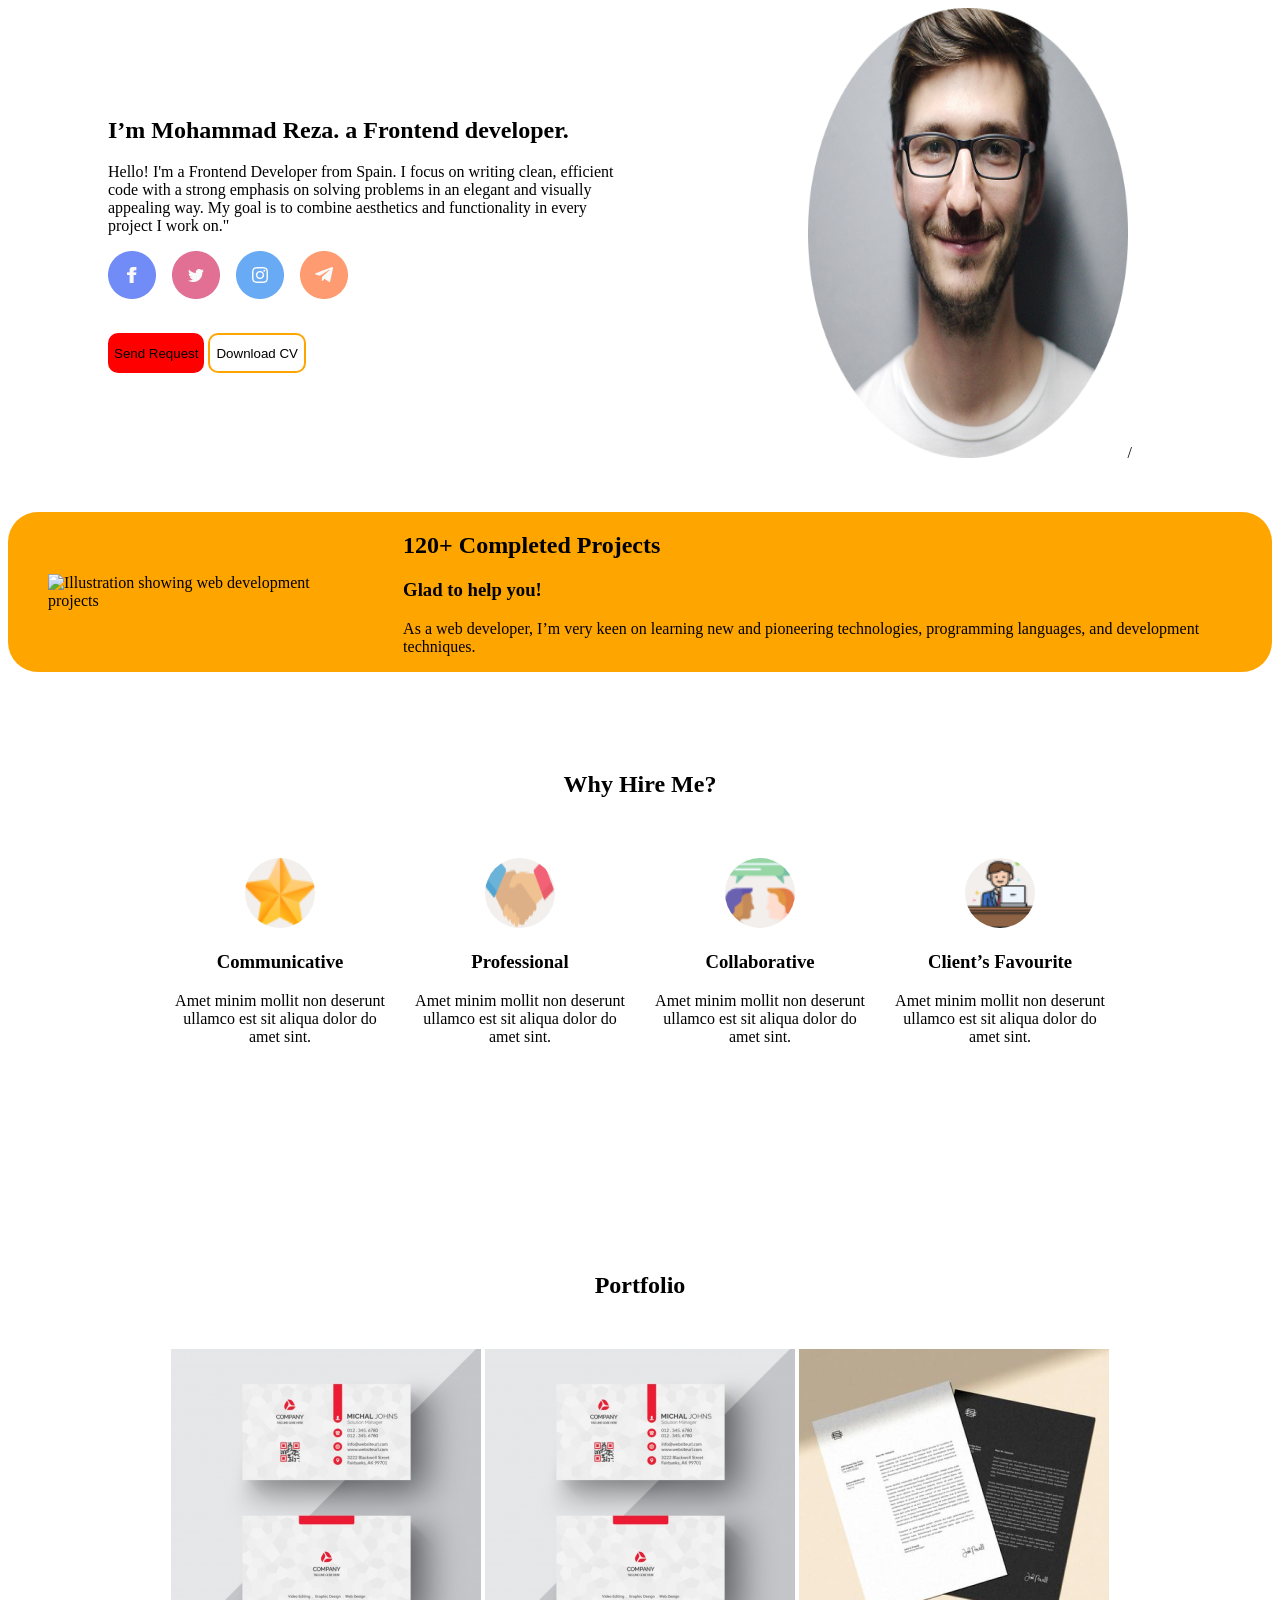
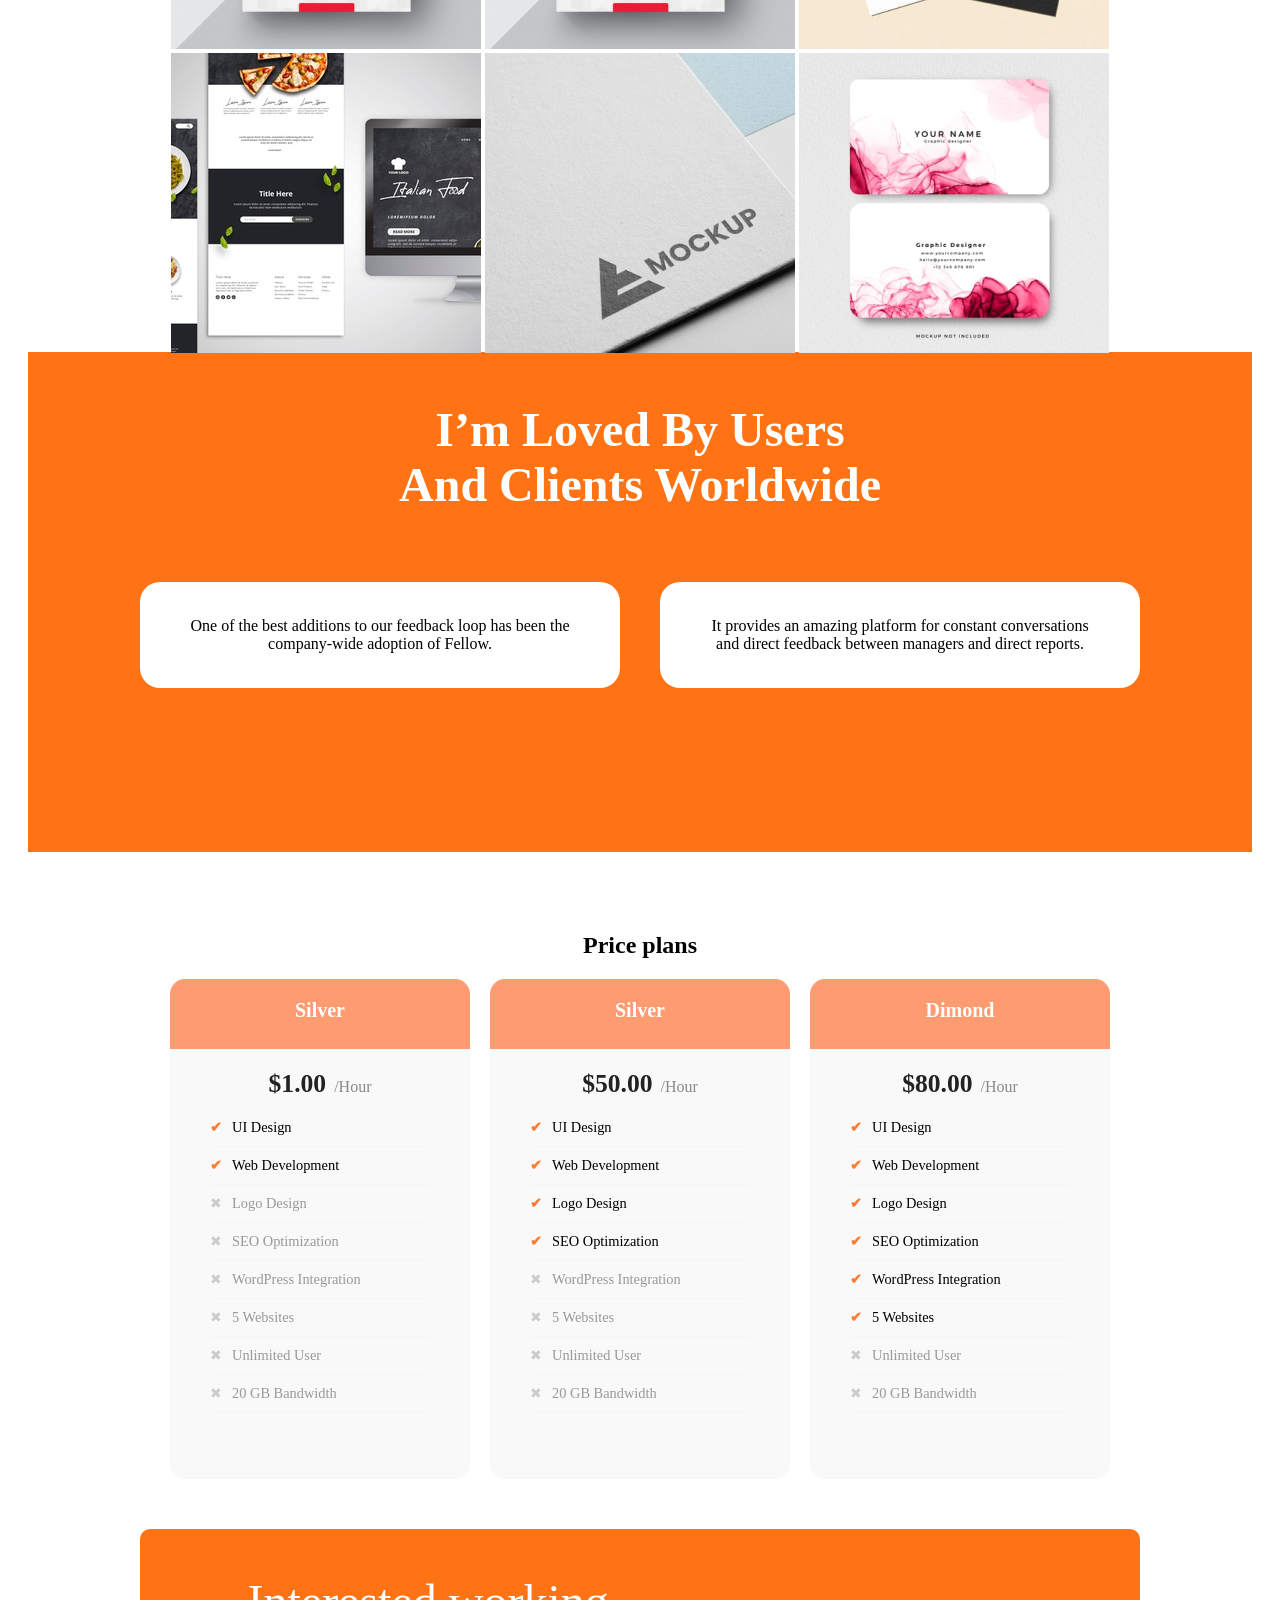
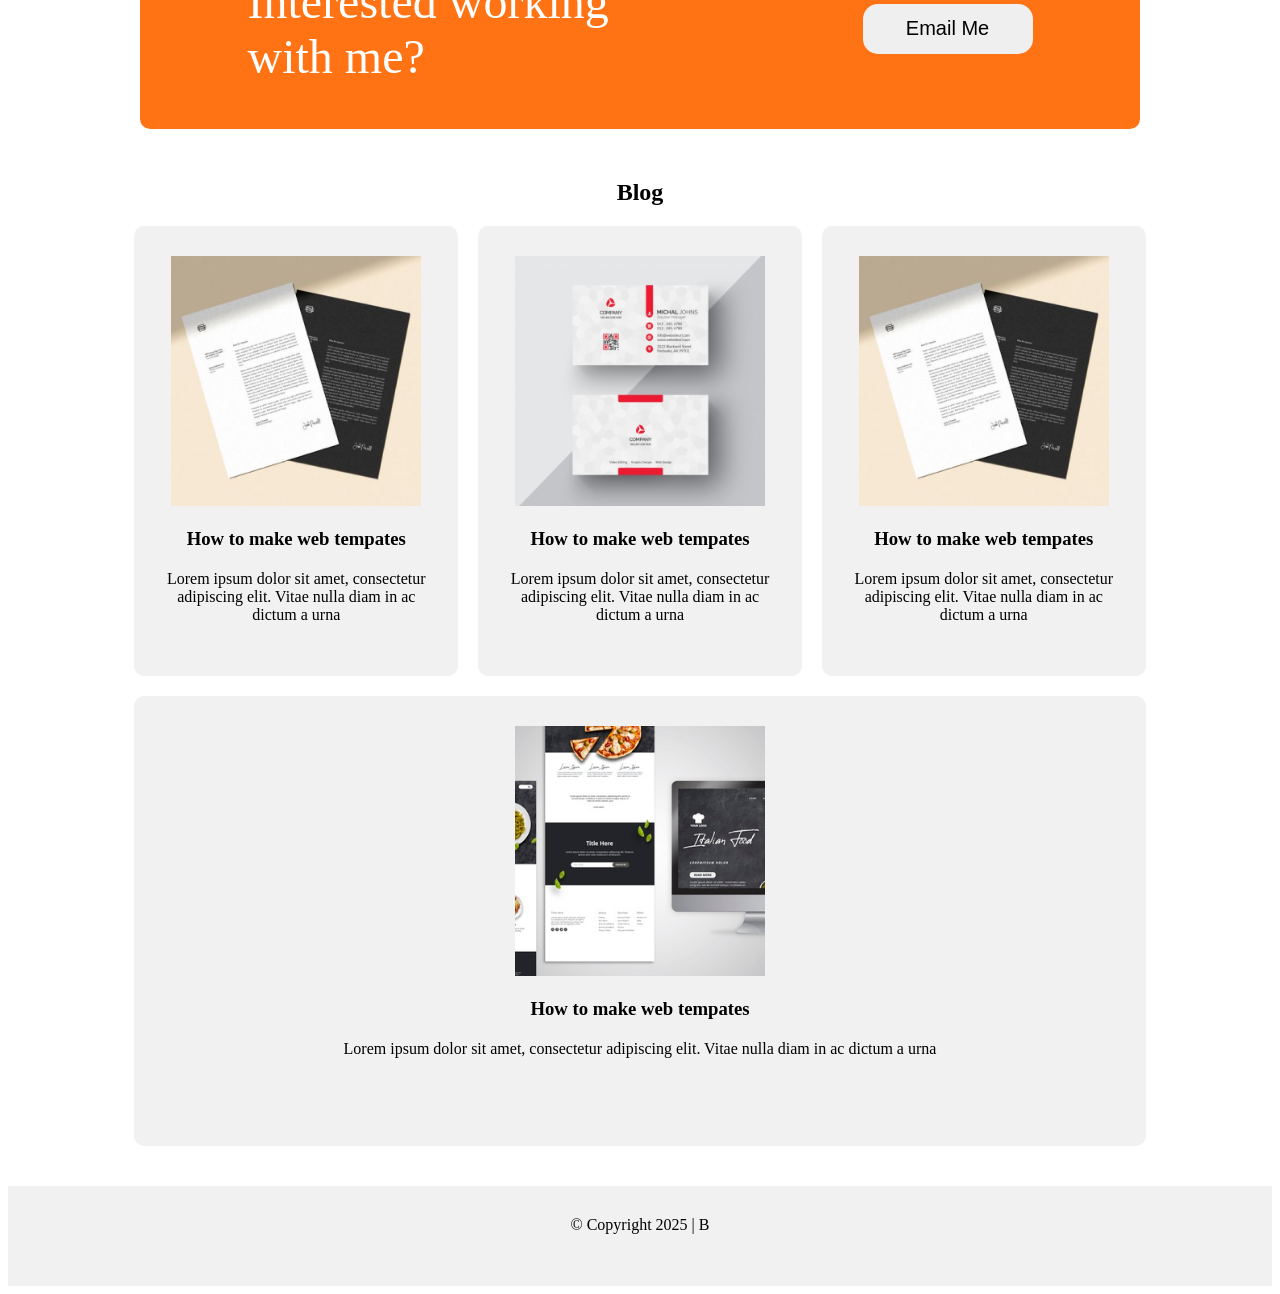
==== index.html @ 6cdb3a10 "media_1001-1500 did all" ====
<!doctype html>
<html lang="en">
<head>
    <meta charset="UTF-8">
    <meta name="viewport"
          content="width=device-width, user-scalable=no, initial-scale=1.0, maximum-scale=1.0, minimum-scale=1.0">
    <meta http-equiv="X-UA-Compatible" content="ie=edge">
    <link rel="stylesheet" href="mainpage.css">
    <link rel="stylesheet" href="media_360-700.css">
    <link rel="stylesheet" href="media_700-1000.css">
    <link rel="stylesheet" href="media_1001-1500.css">
    <title>Лендінг пейдж</title>
</head>
<body>
<header></header>
<main>
<section class="firstdiv">
    <div class="onediv">
     <h2>
         I’m Mohammad Reza.
         a Frontend developer.
     </h2>
        <p>
            Hello! I'm a Frontend Developer from Spain. I
            focus on writing clean, efficient code with a strong emphasis on
            solving problems in an elegant and visually appealing way.
            My goal is to combine aesthetics and functionality
            in every project I work on."
        </p>
        <div class="socialImg">
            <img src="SOCIAL%20MEDIA.png" alt="social media">
        </div>
       <div class="twoButton">
        <button class="firstBut">Send Request</button>
        <button class="secBut">Download CV</button></div>
    </div>
    <div class="oneimg">
        <img src="Image.png" alt="nice boy">/
    </div>
</section>
    <section class="sectionSecond">
            <figure>
                <img src="Transparent%20zoomed%201.svg" alt="Illustration showing web development projects">
            </figure>

        <div class="secComplProg">
            <h2><span>120+</span> Completed Projects</h2>
            <h3>Glad to help you!</h3>
            <p>As a web developer, I’m very keen on learning new and pioneering
                technologies, programming languages, and development techniques.</p>
        </div>
    </section>
    <section class="secSection">
        <h2>Why Hire Me?</h2>
        <div class="hire-future">
            <div class="future">

                <img src="Group%20242.png">
                <h3>Communicative</h3>
                <p>Amet minim mollit non deserunt ullamco
                    est sit aliqua dolor do amet sint. </p>
            </div>
            <div class="future">
                <img src="Group%20243.png">
                <h3>Professional</h3>
                <p>Amet minim mollit non deserunt ullamco
                    est sit aliqua dolor do amet sint. </p>
            </div>
            <div class="future">

                <img src="Group.png">
                <h3>Collaborative</h3>
                <p>Amet minim mollit non deserunt ullamco
                    est sit aliqua dolor do amet sint. </p>
            </div>
            <div class="future">
                <img src="Layer_65.png">
                <h3>Client’s Favourite</h3>
                <p>Amet minim mollit non deserunt ullamco
                    est sit aliqua dolor do amet sint. </p>
            </div>
        </div>
    </section>
    <section class="thirdSection">

        <div class="portfolio">
            <h2>Portfolio</h2>
            <img src="Image%20(2).png" alt="personal computer">
            <img src="Image%20(2).png" alt="picture with name of company">
            <img src="Image%20(3).png" alt="black CV">
            <img src="Image%20(4).png" alt="landing page fof pizzeriya">
            <img src="Image%20(5).png" alt="name company on the table">
            <img src="Image%20(6).png" alt="event cards">
        </div>
    </section>
    <section class="testimonials">
        <h2>I’m Loved By Users<br> And Clients Worldwide</h2>
        <div class="blockTestimonials">
        <div class="textSection">
            One of the best additions to our feedback loop
                has been the company-wide adoption of Fellow.
        </div>
        <div class="textSection">
            It provides an amazing platform for constant
                conversations and direct feedback between managers and direct reports.
        </div>
        </div>
    </section>
<section class="priceBlock">
    <h2>Price plans</h2>
    <div class="priceBox">

        <div>
    <div class="price">
       <div class="priceHeader">Silver</div>
        <div class="priceMain">
            <span class="amount">$1.00</span> <span class="per">/Hour</span>
            <ul class="futures">
                <li class="active">UI Design</li>
                <li class="active">Web Development</li>
                <li>Logo Design</li>
                <li>SEO Optimization</li>
                <li>WordPress Integration</li>
                <li>5 Websites</li>
                <li>Unlimited User</li>
                <li>20 GB Bandwidth</li>
            </ul>
        </div>  </div></div>


    <div>

            <div class="price">
                <div class="priceHeader">Silver</div>
                <div class="priceMain">
                    <span class="amount">$50.00</span> <span class="per">/Hour</span>
                    <ul class="futures">
                        <li class="active">UI Design</li>
                        <li class="active">Web Development</li>
                        <li class="active">Logo Design</li>
                        <li class="active">SEO Optimization</li>
                        <li>WordPress Integration</li>
                        <li>5 Websites</li>
                        <li>Unlimited User</li>
                        <li>20 GB Bandwidth</li>
                    </ul>

    </div>  </div></div>

        <div>
            <div class="price">
                        <div class="priceHeader">Dimond</div>
                        <div class="priceMain">
                            <span class="amount">$80.00</span> <span class="per">/Hour</span>
                            <ul class="futures">
                                <li class="active">UI Design</li>
                                <li class="active">Web Development</li>
                                <li class="active">Logo Design</li>
                                <li class="active">SEO Optimization</li>
                                <li class="active">WordPress Integration</li>
                                <li class="active">5 Websites</li>
                                <li>Unlimited User</li>
                                <li>20 GB Bandwidth</li>
                            </ul>
                        </div>
                    </div>
        </div>
    </div>
</section>

    <section class="workWithMe">
        <div class="divWorkWithMe">
        <div class="textWork">Interested working with me?</div>

            <button class="emailMe">Email Me</button>

        </div>
    </section>
    <section class="blogSection">
        <h2>Blog</h2>
        <div class="blogBox">
            <div class="blogDiv">
                <img src="Image%20(3).png" alt="blog">
                <h3>How to make web tempates</h3>
                <p>Lorem ipsum dolor sit amet, consectetur adipiscing elit.
                    Vitae nulla diam in ac dictum a urna</p>
            </div>
            <div class="blogDiv">
                <img src="Image%20(2).png" alt="blog">
                <h3>How to make web tempates</h3>
                <p>Lorem ipsum dolor sit amet, consectetur adipiscing elit.
                    Vitae nulla diam in ac dictum a urna</p>
            </div>
            <div class="blogDiv">
                <img src="Image%20(3).png" alt="blog">
                <h3>How to make web tempates</h3>
                <p>Lorem ipsum dolor sit amet, consectetur adipiscing elit.
                    Vitae nulla diam in ac dictum a urna</p>
            </div>
            <div class="blogDiv">
                <img src="Image%20(4).png" alt="blog">
                <h3>How to make web tempates</h3>
                <p>Lorem ipsum dolor sit amet, consectetur adipiscing elit.
                    Vitae nulla diam in ac dictum a urna</p>
            </div>
        </div>
    </section>
</main>
<footer>
    <p>© Copyright 2025 | B</p>
</footer>
</body>
</html>
---- mainpage.css ----
.oneimg img{
   height:50vh;
   width:25vw;
   padding-left: 50px;
}

.firstdiv{
width:80vw;
display:flex;
justify-content:space-between;
align-items:center;
flex-direction:row;
padding-left:100px;
}

.onediv{
width:50%
}

.firstBut{
margin-top:30px;
height:40px;
background:red;
border:none;
border-radius:10px;
}

.secBut{
background:none;
border:2px orange solid;
border-radius:10px;
height:40px;
}

.sectionSecond{
display:flex;
align-items:center;
justify-content:space-between;
background:orange;
border-radius:30px;
width:60%;
margin-left:370px;
margin-top:70px;
}

.secSection{
text-align:center;
padding:80px 40px;
}

.hire-future{
display:flex;
justify-content:center;
flex-wrap:wrap;
max-width:1000px;
margin:0 auto;
padding-top:30px;
}

.future{
max-width:220px;
padding:10px;
}

.future img{
background-color:#f2efed;
border-radius:50%;
width:70px;
height:70px;
}

.portfolio{
max-width:1000px;
max-height:600px;
margin-top:100px;
text-align:center;
}

.thirdSection{
display:flex;
justify-content:center;
align-items:center;

}

.portfolio h2{
margin-bottom:50px;
}
.portfolio img{
height:300px;
width:310px;
}


.testimonials{
height:500px;
background-color:#FF7315;
color:white;
text-align:center;
margin:80px 20px;
}
.testimonials h2{
margin-bottom:70px;
font-weight:600;
font-size:3rem;
padding-top:50px;
}

.blockTestimonials{
display:flex;
justify-content:center;
align-items:center;
gap:40px;
flex-wrap:wrap;

}
.priceBlock{
text-align:center;
}
.textSection{
width:400px;
font-size:1rem;
background-color:white;
color:black;
border-radius:20px;
padding: 35px 40px;
}

.price{
background-color:#F9F9F9;
box-shadow:1px black solid;
border-radius:15px;
width:300px;
height:500px;
}

.priceBox{
display:flex;
justify-content:center;
align-items:center;
gap:20px;
height:500px;
}

.priceHeader{
background-color:#FF9B70;
height:10%;
border-radius:15px 15px 0 0;
text-align:center;
padding-top:20px;
font-size:20px;
font-weight:600;
color:white;
margin-bottom:20px;
}
.amount{
font-size:1.6rem;
font-weight:700;
color: #222;
margin-bottom:10px;
}

.per{
font-size:1rem;
color:#888;
margin-left:4px;
margin-bottom:10px;
}

.priceMain{
margin-top:10px;
}

.futures{
list-style:none;
text-align:left;
padding:0 40px;
margin-top:10px;
}

.futures li{
font-size:0.9rem;
color:#999;
padding:10px 0;
border-bottom:1px solid #f5f5f5;
}

.futures li.active{
color:black;
font-weight:500;
}

.futures li.active::before{
content:"✔";
color:#ff7a33;
font-weight:bold;
margin-right:10px;
}

.futures li:not(.active)::before{
content:"✖";
color:#ccc;
margin-right:10px;
}

.workWithMe{
display:flex;
justify-content:center;
margin-top:50px;
}
.divWorkWithMe{
background-color:#FF7315;
width:1000px;
height:200px;
display:flex;
justify-content:space-around;
align-items:center;
border-radius:10px;

}

.textWork{
font-size:3rem;
width:40%;
color:white;
}

.emailMe{
height:50px;
width:170px;
border-radius:15px;
border:none;
cursor:pointer;
font-size:20px;
transition:1s;
}

.emailMe:hover{
background-color:#45a049;
}

.blogBox{
display:flex;
justify-content:space-between;
margin: 0 auto;
gap:20px;
width:80%;

}

.blogSection{
text-align:center;
padding 40px;
margin-top:50px;
}

.blogDiv{
flex-basis:25%;
height:450px;
background-color:#F1F1F1;
border-radius:10px;
flex: 1 1 calc(25% - 20px);
}

.blogDiv img{
margin-top:30px;
height:250px;
width:250px;
}

.blogDiv p{
margin:20px;
}

footer{
height:100px;
background-color:#F1F1F1;
margin-top:40px;
display:flex;
justify-content:center;
}

footer p{
margin-top:30px;
}
---- media_360-700.css ----
@media screen and (min-width: 360px) and (max-width: 700px){

.firstdiv{
display:flex;
align-items:center;
flex-direction:column-reverse;
padding:0;
width:100vw;
margin-bottom:40px;
}

.oneimg img{
width:70vw;
height:40vh;
padding:0;
}

.onediv{
width:80vw;

}
.onediv h2{
margin-left:20px;
}
.firstBut{
margin-right:30px;
margin-left:30px;
}

.socialImg{
display:flex;
justify-content:center;
}

.sectionSecond{
width:90vw;
display:flex;
flex-direction:column;
margin: 0 auto;
}

figure img {
width:70vw;
}

.secComplProg{
display:flex;
align-items:center;
flex-direction:column;
text-align:center;
}

.secComplProg p{
margin:20px;
}

.thirdSection{
display:flex;
flex-direction:column;
align-items:center;
margin:0 auto;
margin-bottom:130px;
}

.portfolio{
display:flex;
flex-direction:column;
align-items:center;
max-height:max-content;
}

.portfolio img{

height:220px;
}
.testimonials h2{
font-size:1.5rem;
}

.testimonials{
height:600px;
}
.textSection{
height:70px;
width:200px;
text-align:center;
margin-bottom:10px;
}

.priceBox{
display:flex;
flex-direction:column;
height:1400px;

}

.price{
height:450px;
width:250px;
}
.divWorkWithMe{
display:flex;
flex-direction:column;
}

.textWork{
font-size:2rem;
text-align:center;
}

.blogBox{
display:flex;
flex-direction:column;
}

.blogDiv{
width:300px;
height:450px;
}
}
---- media_700-1000.css ----
@media screen and (min-width: 701px) and (max-width: 1000px){

.oneimg img{
height:300px;
width:300px;
}

.sectionSecond{
margin-left:70px;
width:600px;

}
figure img{
height:300px;
width:300px;
}
.portfolio{
max-height:1200px;
}
.testimonials{
margin:0;

}
.testimonials h2{
font-size:30px;
}

.price{
max-width:230px;


}
.priceBox{
margin:0;
}

.blogBox{
display:flex;
flex-wrap:wrap;
gap:20px;
justify-content:space-between;

}
.blogDiv{
flex: 1 1 calc(50% - 20px);
box-sizing:border-box;
}

priceMain{
width:100px;
}
}
---- media_1001-1500.css ----
@media screen and (min-width: 1001px) and (max-width: 1500px){

.firstdiv{
margin-bottom:50px;
}

.sectionSecond{
width:100%;
margin:0;

}
.testimonials{
margin-top:100px;
}

.blogDv{
flex: 1 1 calc(50% - 20px);
box-sizing:border-box;
}

.blogBox{
display:flex;
flex-wrap:wrap;
gap:20px;
justify-content:space-between;

}
}
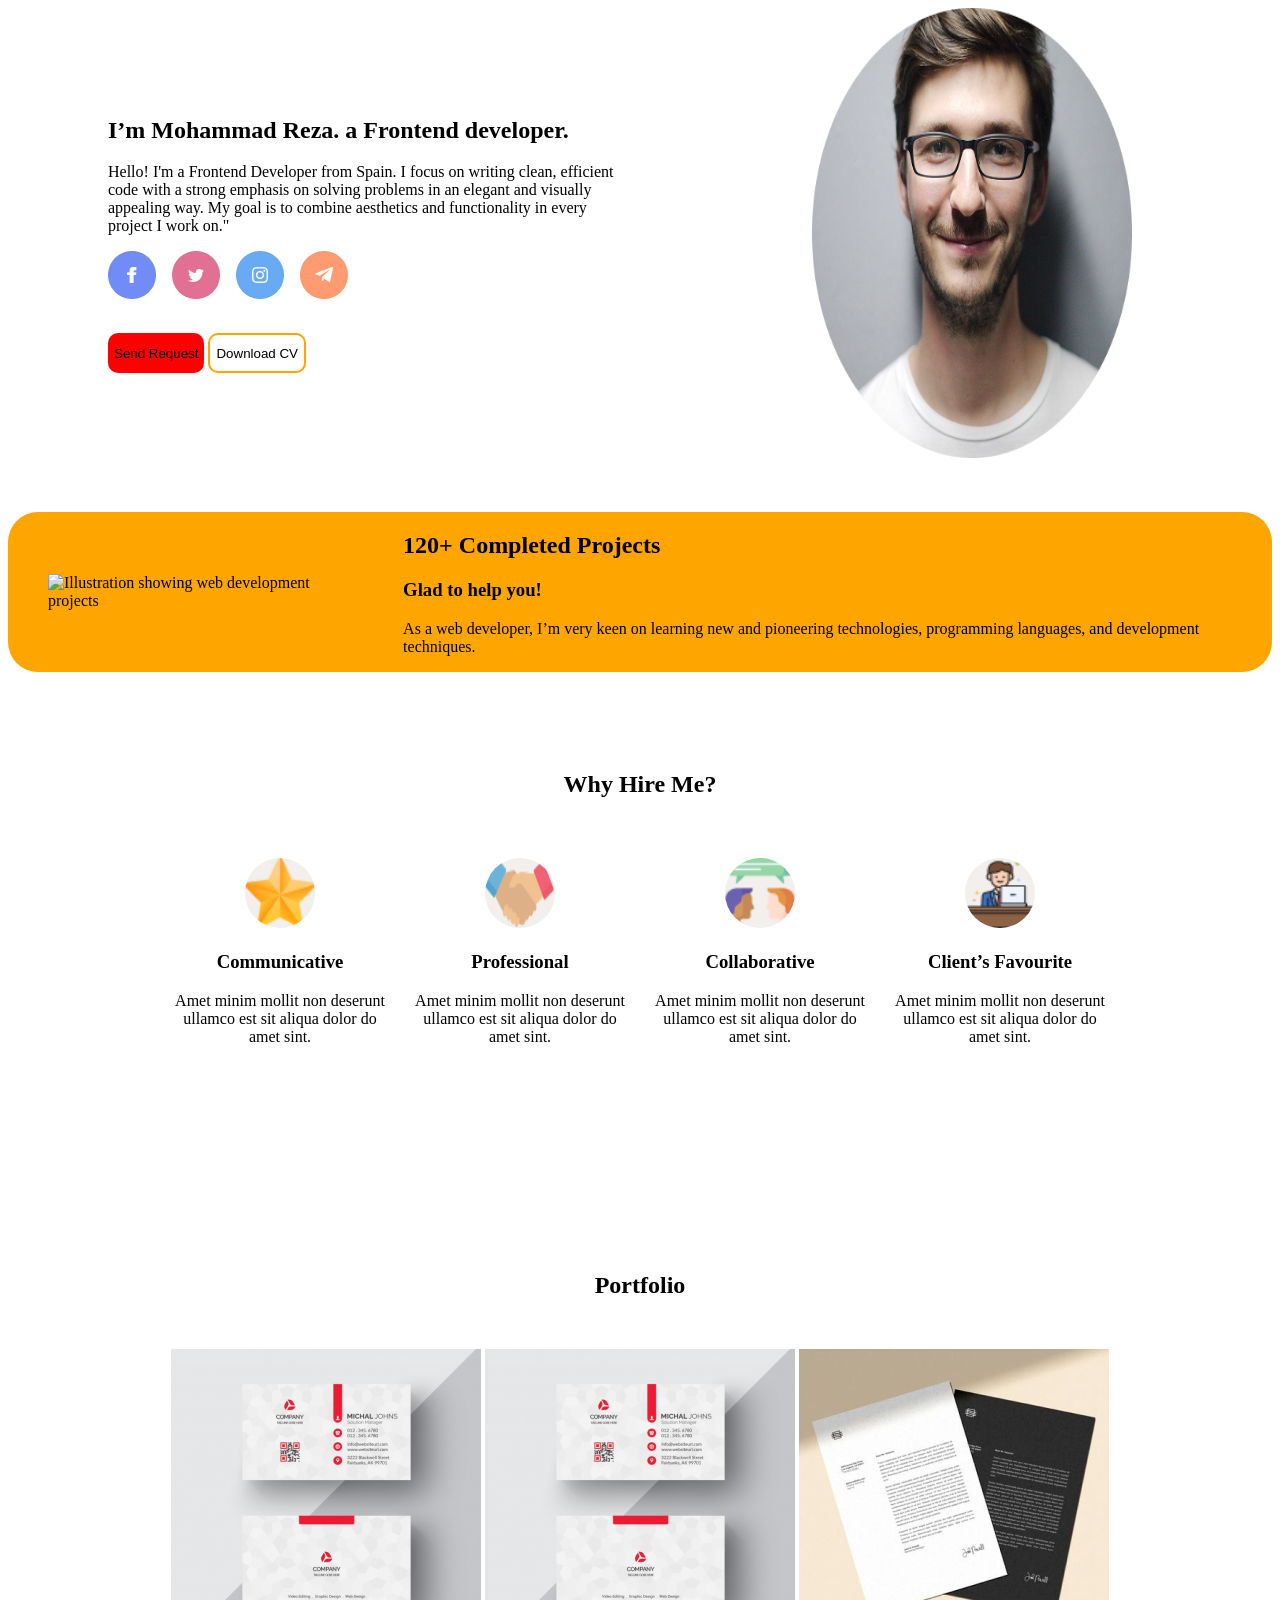
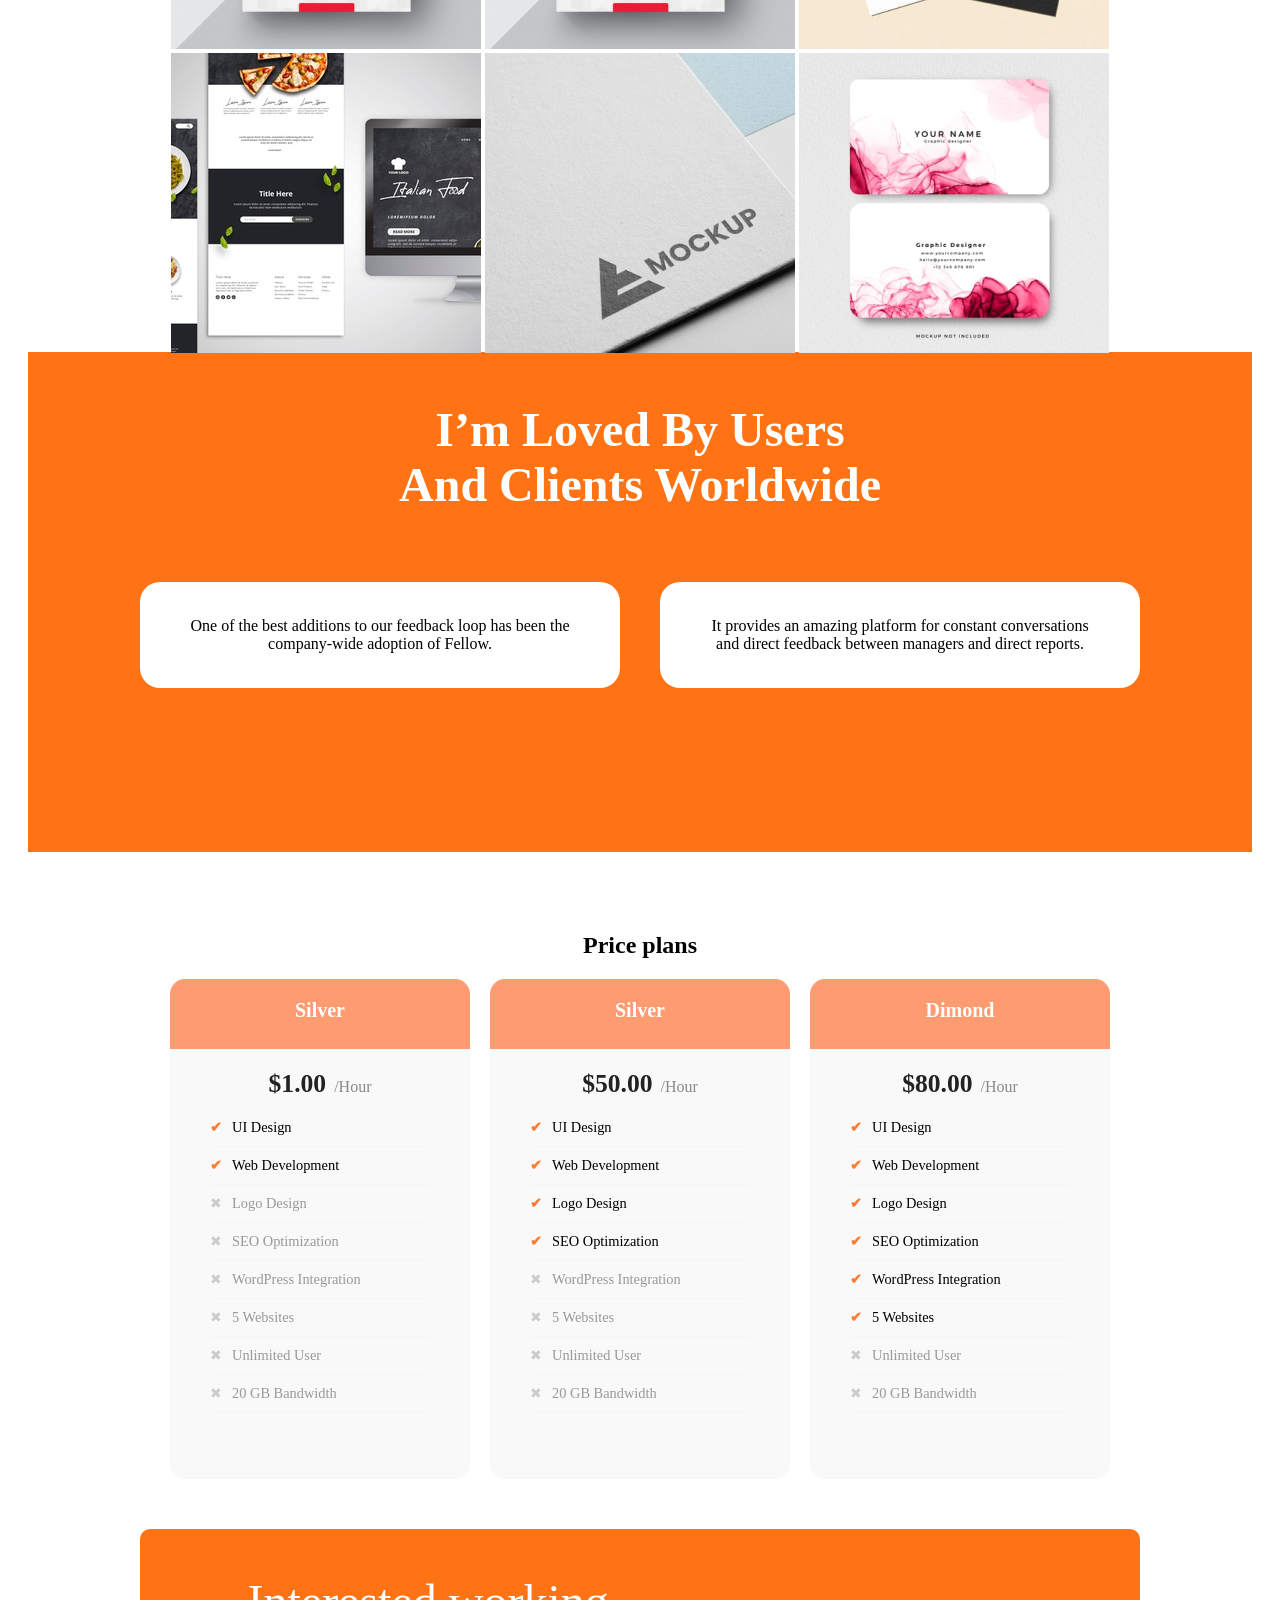
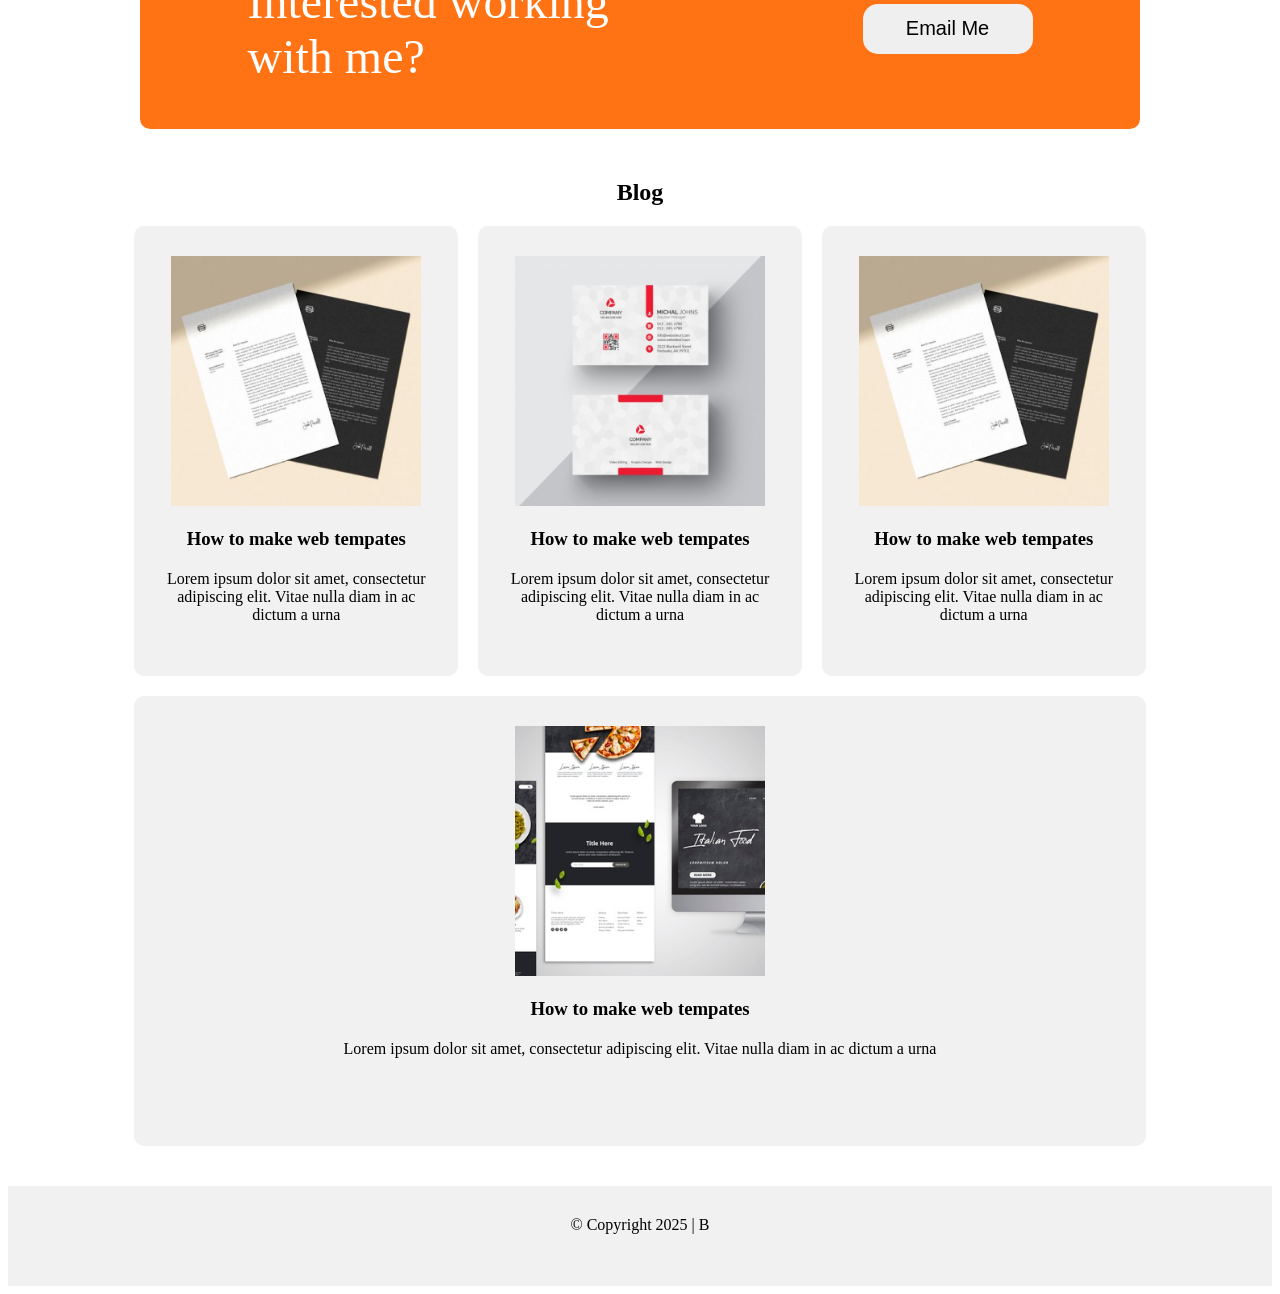
==== commit 8d0feffc: "did all" ====
--- a/index.html
+++ b/index.html
@@ -35,7 +35,7 @@
         <button class="secBut">Download CV</button></div>
     </div>
     <div class="oneimg">
-        <img src="Image.png" alt="nice boy">/
+        <img src="Image.png" alt="nice boy">
     </div>
 </section>
     <section class="sectionSecond">
--- a/media_360-700.css
+++ b/media_360-700.css
@@ -1,11 +1,17 @@
 @media screen and (min-width: 360px) and (max-width: 700px){
+
+body {
+  width: 100%;
+  margin:0;
+}
+
 
 .firstdiv{
 display:flex;
 align-items:center;
 flex-direction:column-reverse;
 padding:0;
-width:100vw;
+width:100%;
 margin-bottom:40px;
 }
 
@@ -38,7 +44,9 @@
 flex-direction:column;
 margin: 0 auto;
 }
-
+.secSection{
+margin-bottom:-90px;
+}
 figure img {
 width:70vw;
 }
@@ -70,7 +78,7 @@
 }
 
 .portfolio img{
-
+margin-bottom:10px;
 height:220px;
 }
 .testimonials h2{
@@ -90,17 +98,18 @@
 .priceBox{
 display:flex;
 flex-direction:column;
-height:1400px;
+height:1600px;
 
 }
 
 .price{
-height:450px;
-width:250px;
+height:500px;
+width:300px;
 }
 .divWorkWithMe{
 display:flex;
 flex-direction:column;
+height:300px;
 }
 
 .textWork{
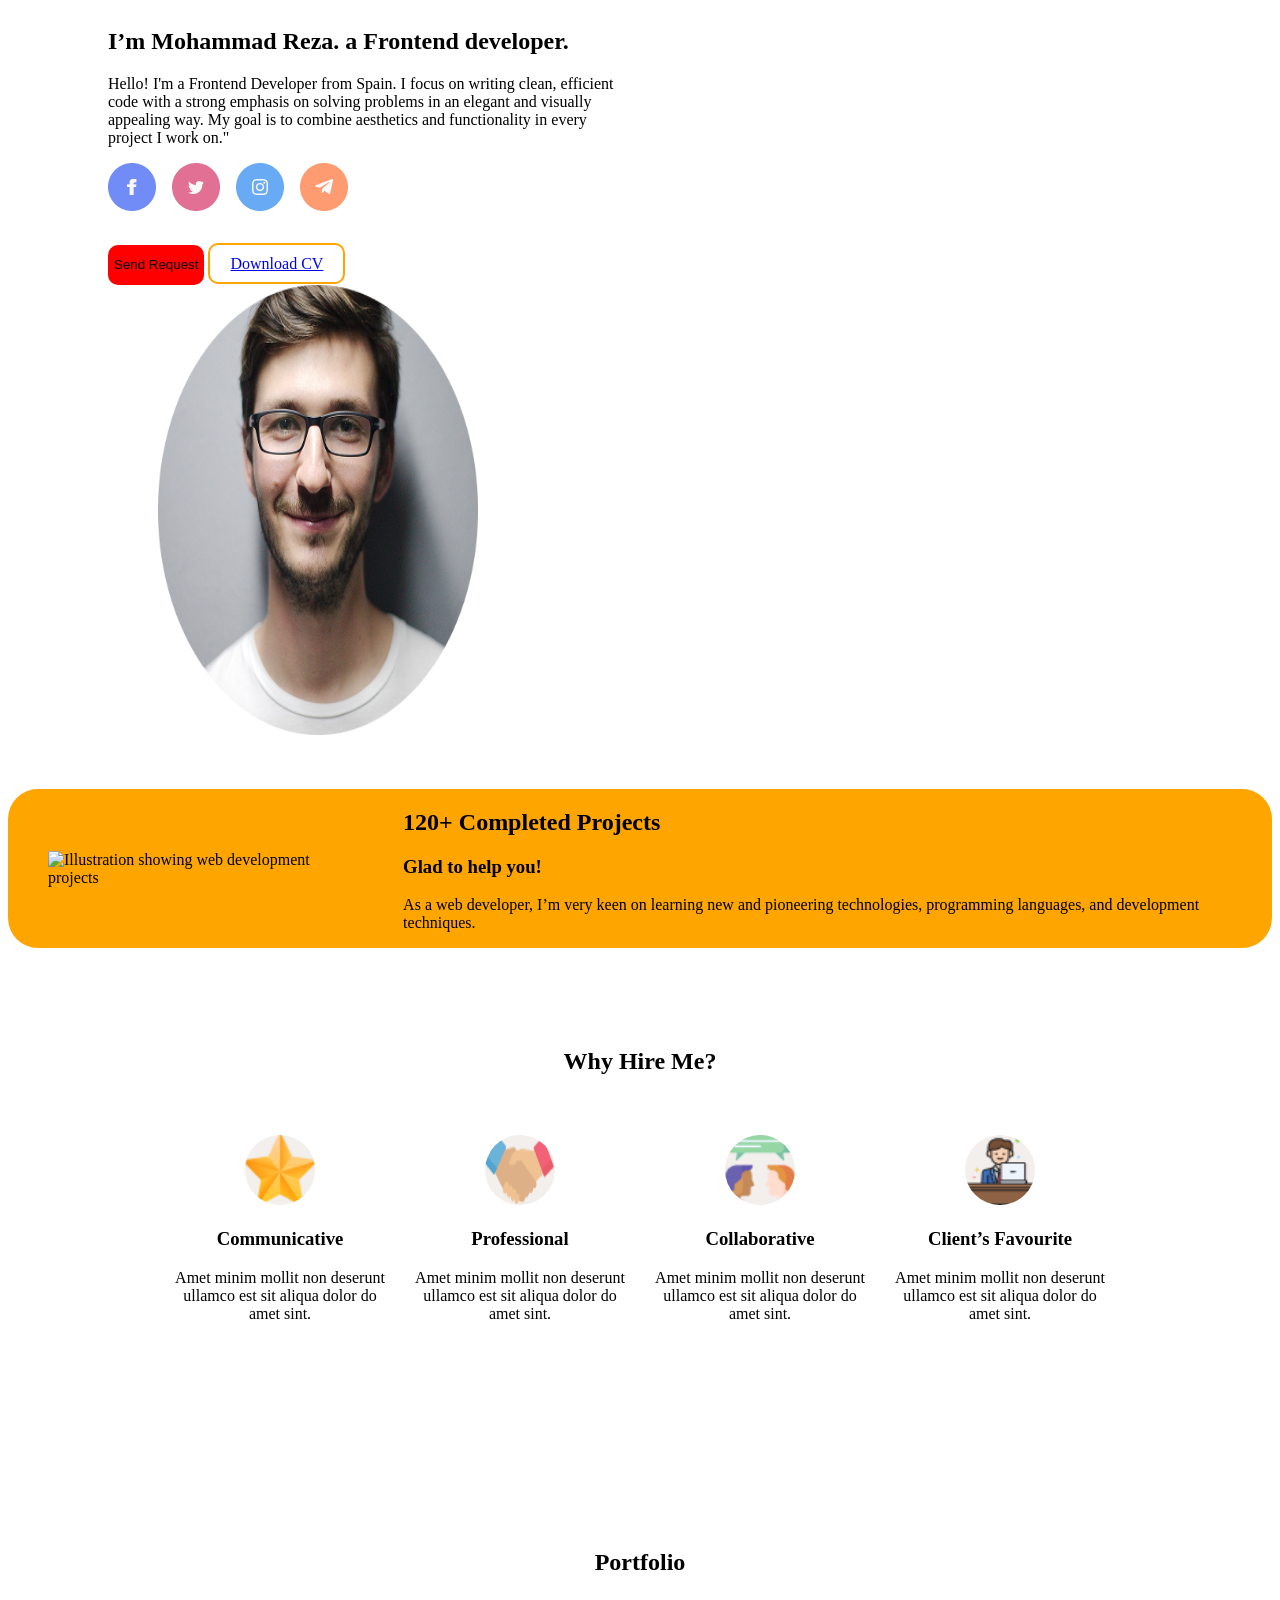
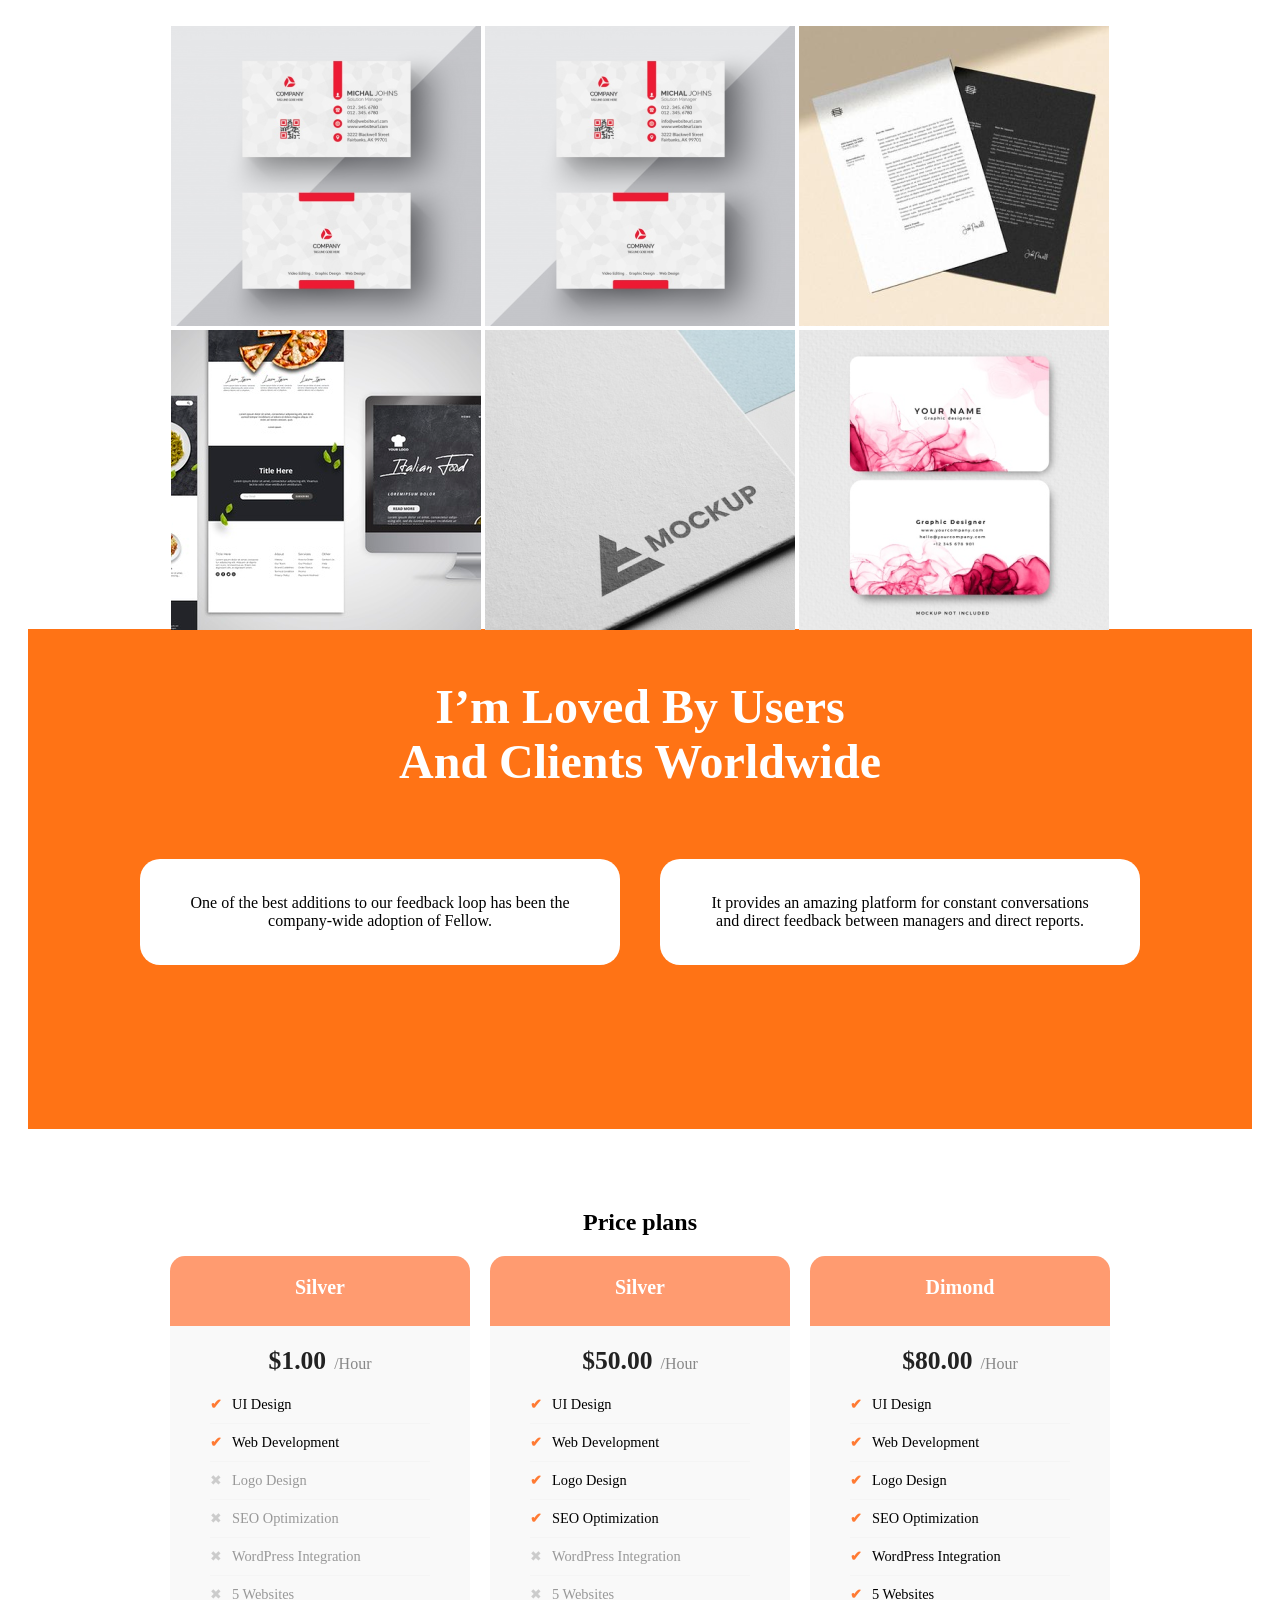
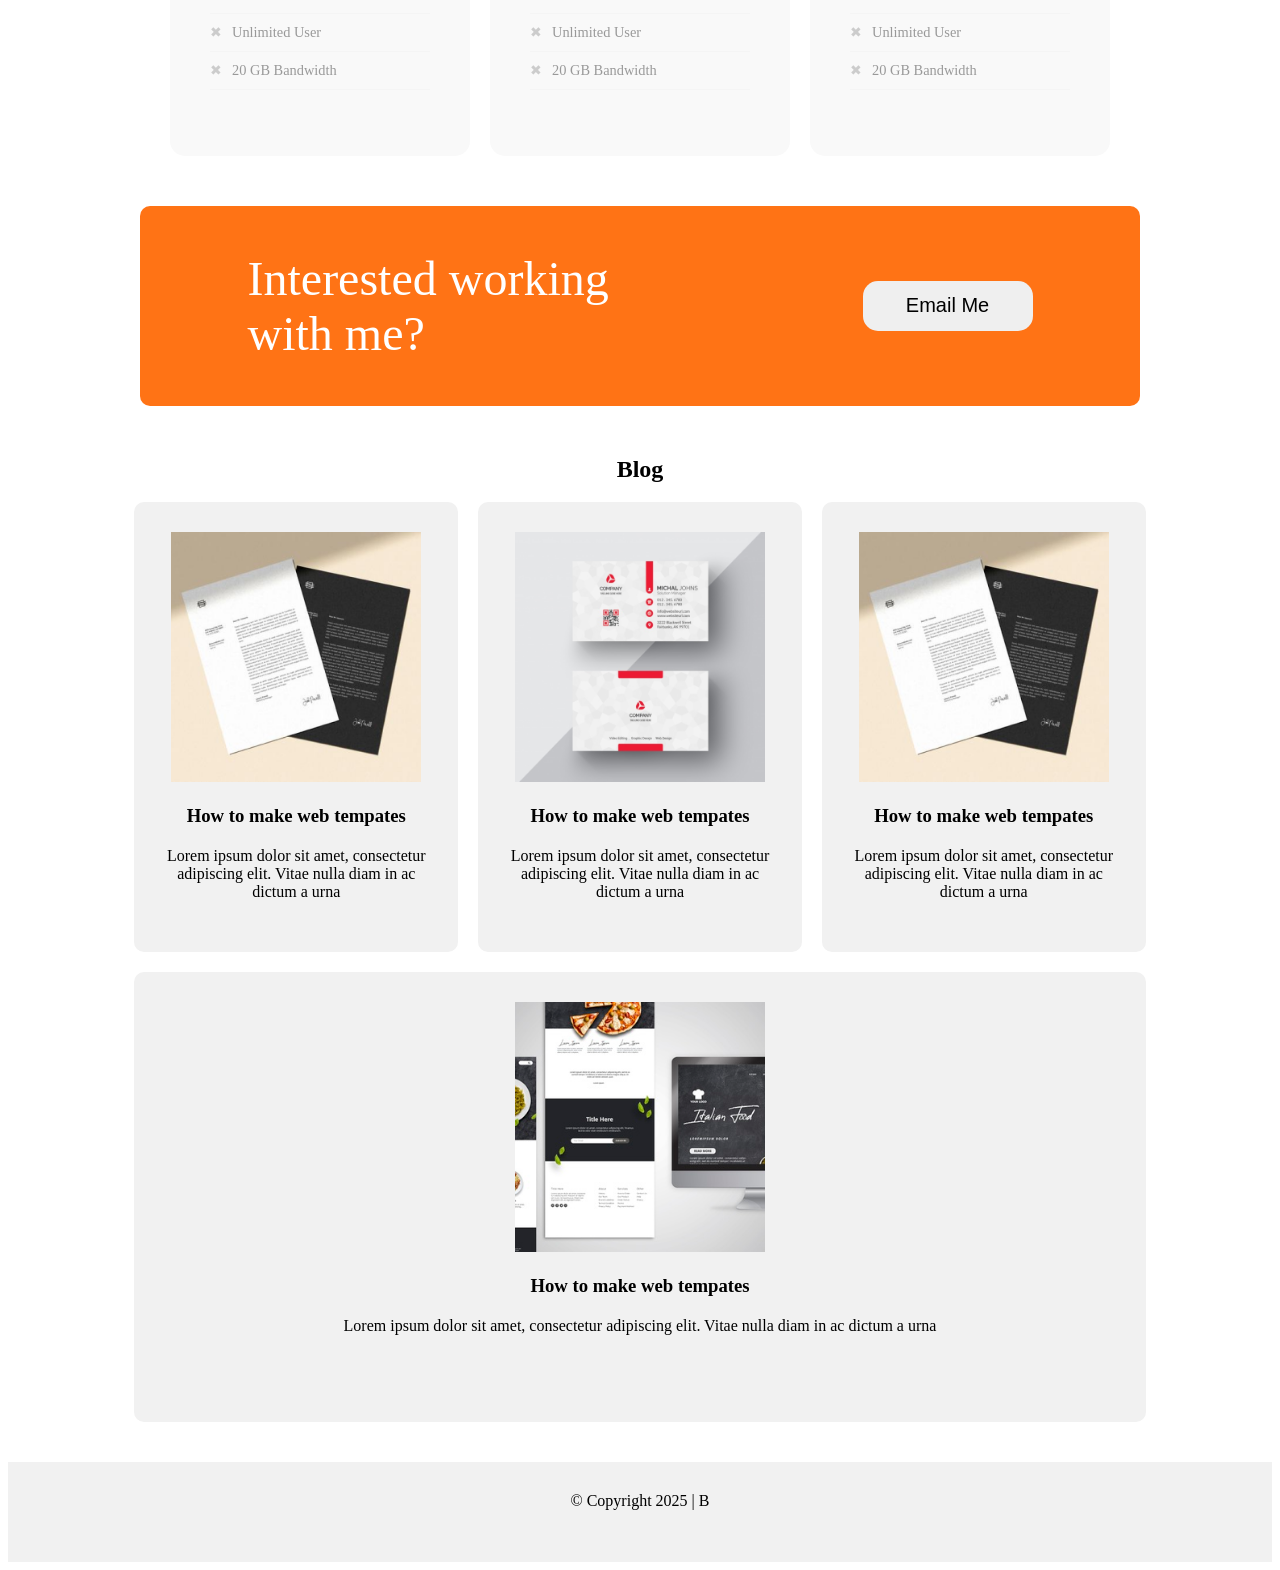
==== commit 75dc7cb3: "did all" ====
--- a/index.html
+++ b/index.html
@@ -32,8 +32,8 @@
         </div>
        <div class="twoButton">
         <button class="firstBut">Send Request</button>
-        <button class="secBut">Download CV</button></div>
-    </div>
+           <a href="Тимченко_Юлія_Test.pdf" download class="secBut">Download CV</a>
+       </div>
     <div class="oneimg">
         <img src="Image.png" alt="nice boy">
     </div>
--- a/mainpage.css
+++ b/mainpage.css
@@ -29,7 +29,9 @@
 background:none;
 border:2px orange solid;
 border-radius:10px;
-height:40px;
+
+pointer:cursor;
+padding:10px 20px;
 }
 
 .sectionSecond{
--- a/media_360-700.css
+++ b/media_360-700.css
@@ -32,7 +32,9 @@
 margin-right:30px;
 margin-left:30px;
 }
+.secBut{
 
+}
 .socialImg{
 display:flex;
 justify-content:center;
@@ -90,7 +92,7 @@
 }
 .textSection{
 height:70px;
-width:200px;
+max-width:200px;
 text-align:center;
 margin-bottom:10px;
 }
@@ -104,7 +106,7 @@
 
 .price{
 height:500px;
-width:300px;
+max-width:300px;
 }
 .divWorkWithMe{
 display:flex;
@@ -123,7 +125,8 @@
 }
 
 .blogDiv{
-width:300px;
+max-width:300px;
 height:450px;
+
 }
 }
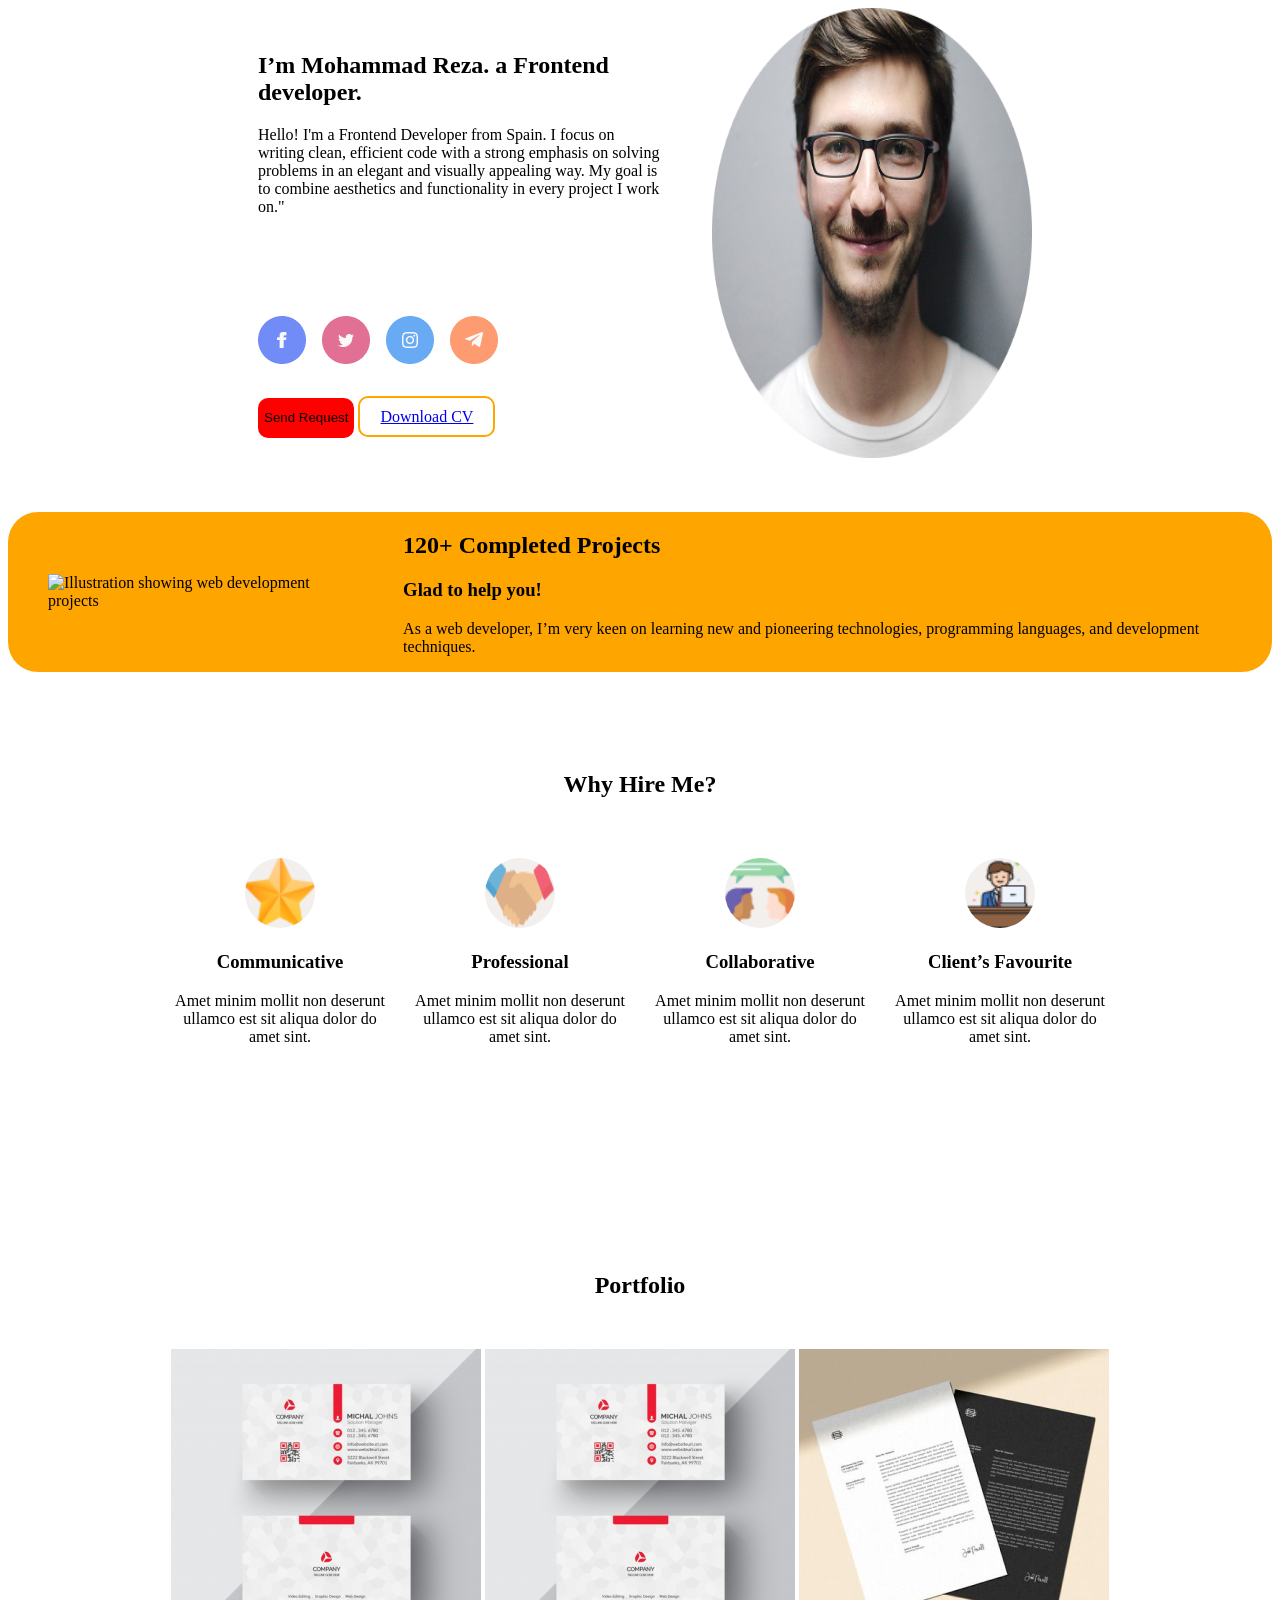
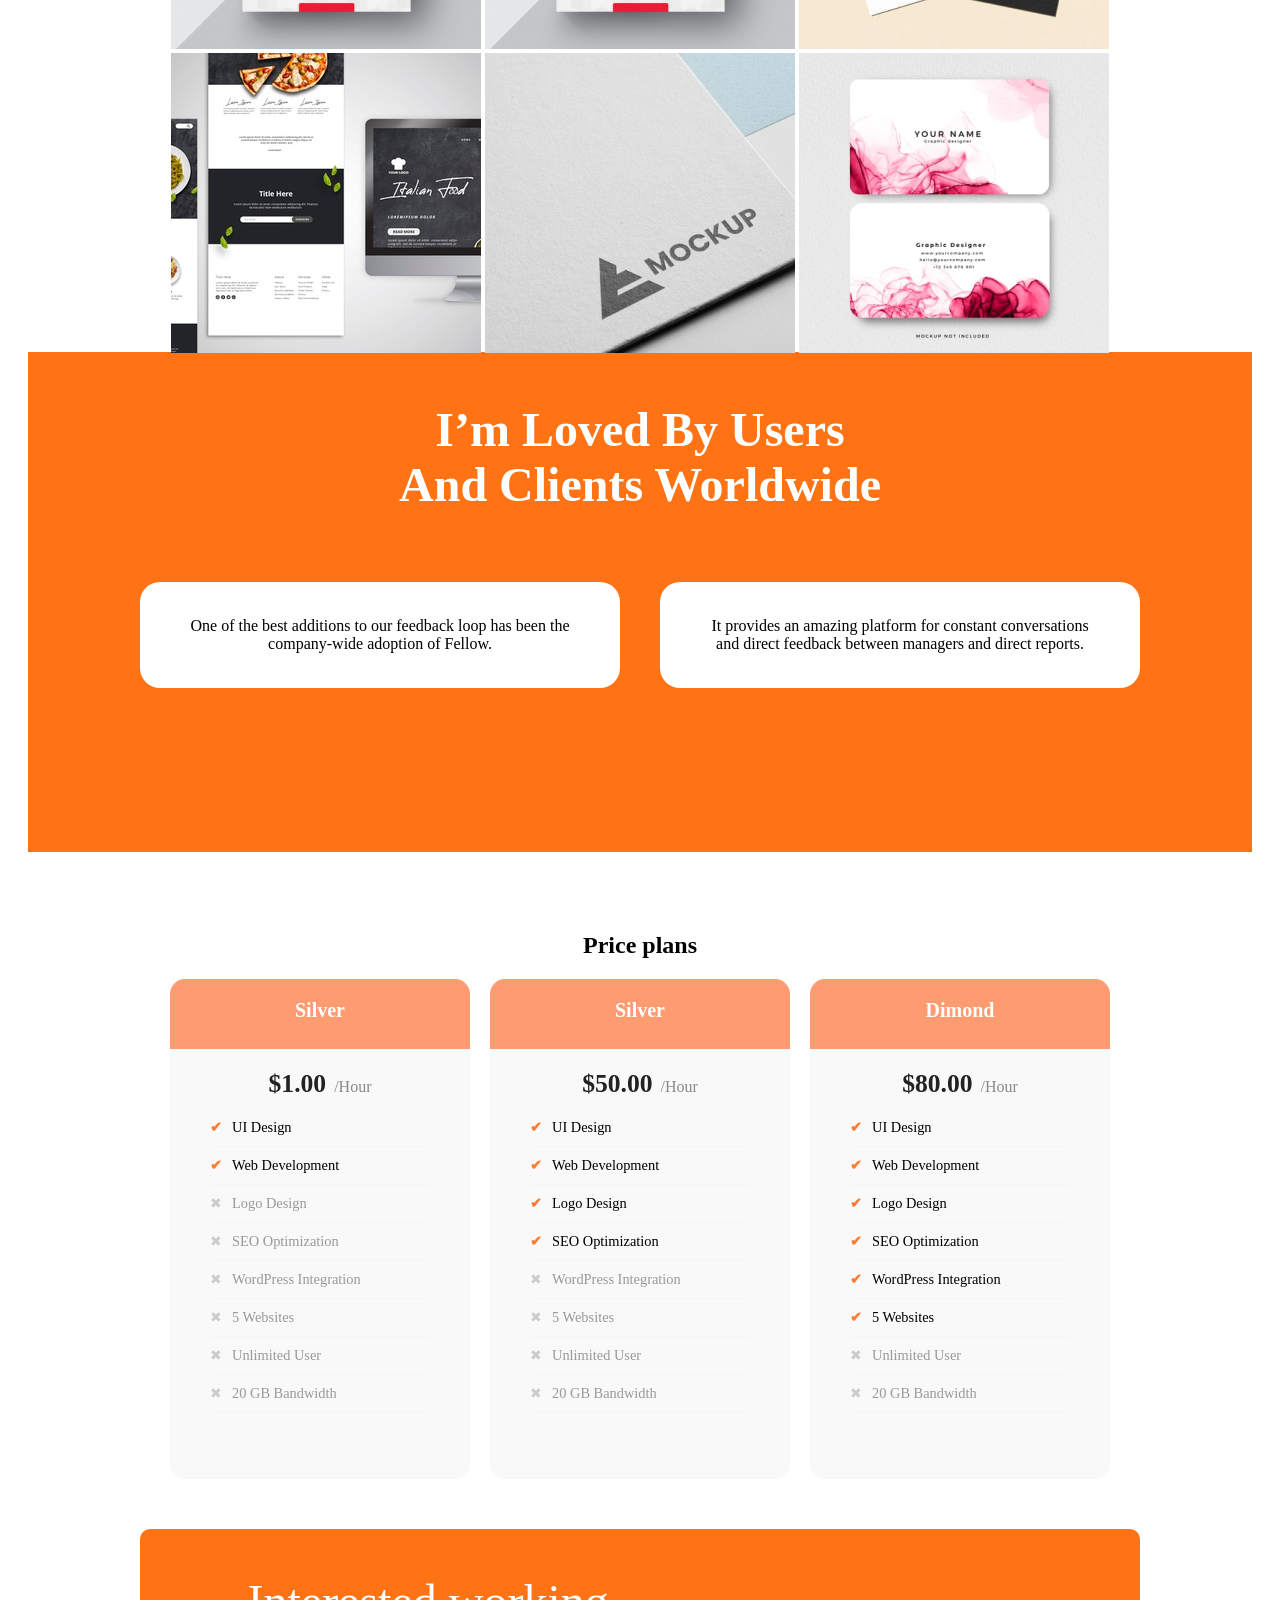
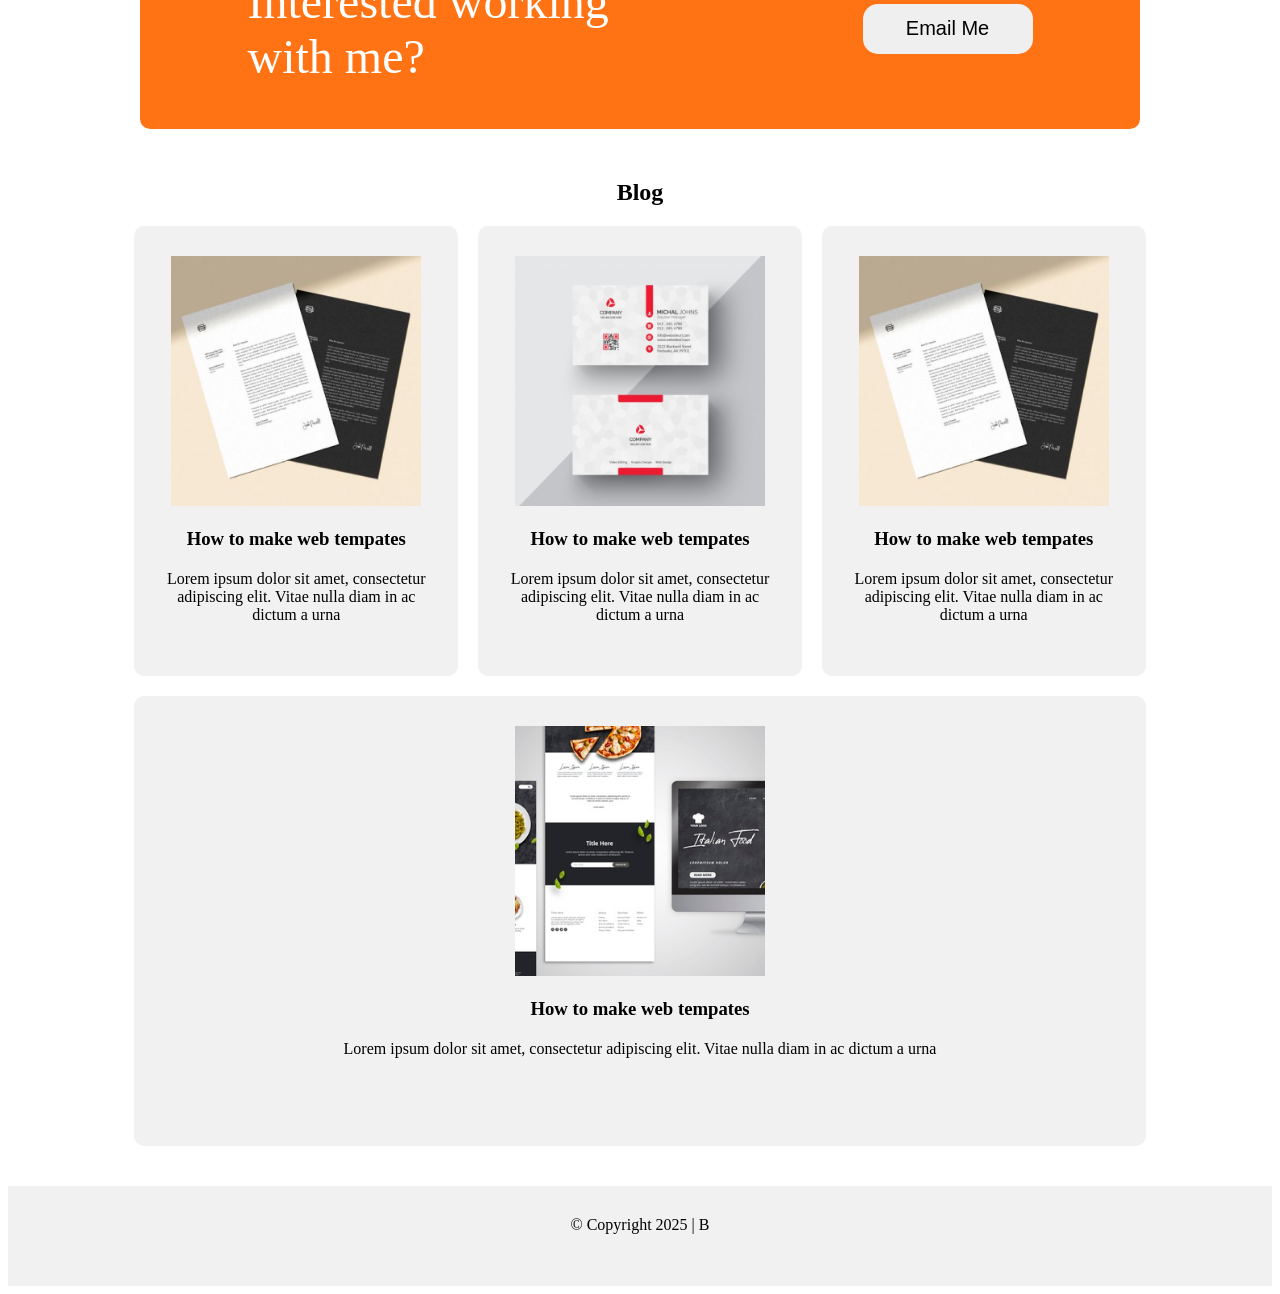
==== commit dbd409a4: "did all" ====
--- a/index.html
+++ b/index.html
@@ -33,7 +33,7 @@
        <div class="twoButton">
         <button class="firstBut">Send Request</button>
            <a href="Тимченко_Юлія_Test.pdf" download class="secBut">Download CV</a>
-       </div>
+       </div></div>
     <div class="oneimg">
         <img src="Image.png" alt="nice boy">
     </div>
--- a/mainpage.css
+++ b/mainpage.css
@@ -10,28 +10,33 @@
 justify-content:space-between;
 align-items:center;
 flex-direction:row;
-padding-left:100px;
+
 }
 
 .onediv{
-width:50%
-}
-
+width:40%;
+padding-left:250px;
+
+}
+.socialImg{
+margin-top:100px;
+
+}
 .firstBut{
 margin-top:30px;
 height:40px;
 background:red;
 border:none;
 border-radius:10px;
+cursor:pointer;
 }
 
 .secBut{
 background:none;
 border:2px orange solid;
 border-radius:10px;
-
-pointer:cursor;
 padding:10px 20px;
+cursor:pointer;
 }
 
 .sectionSecond{
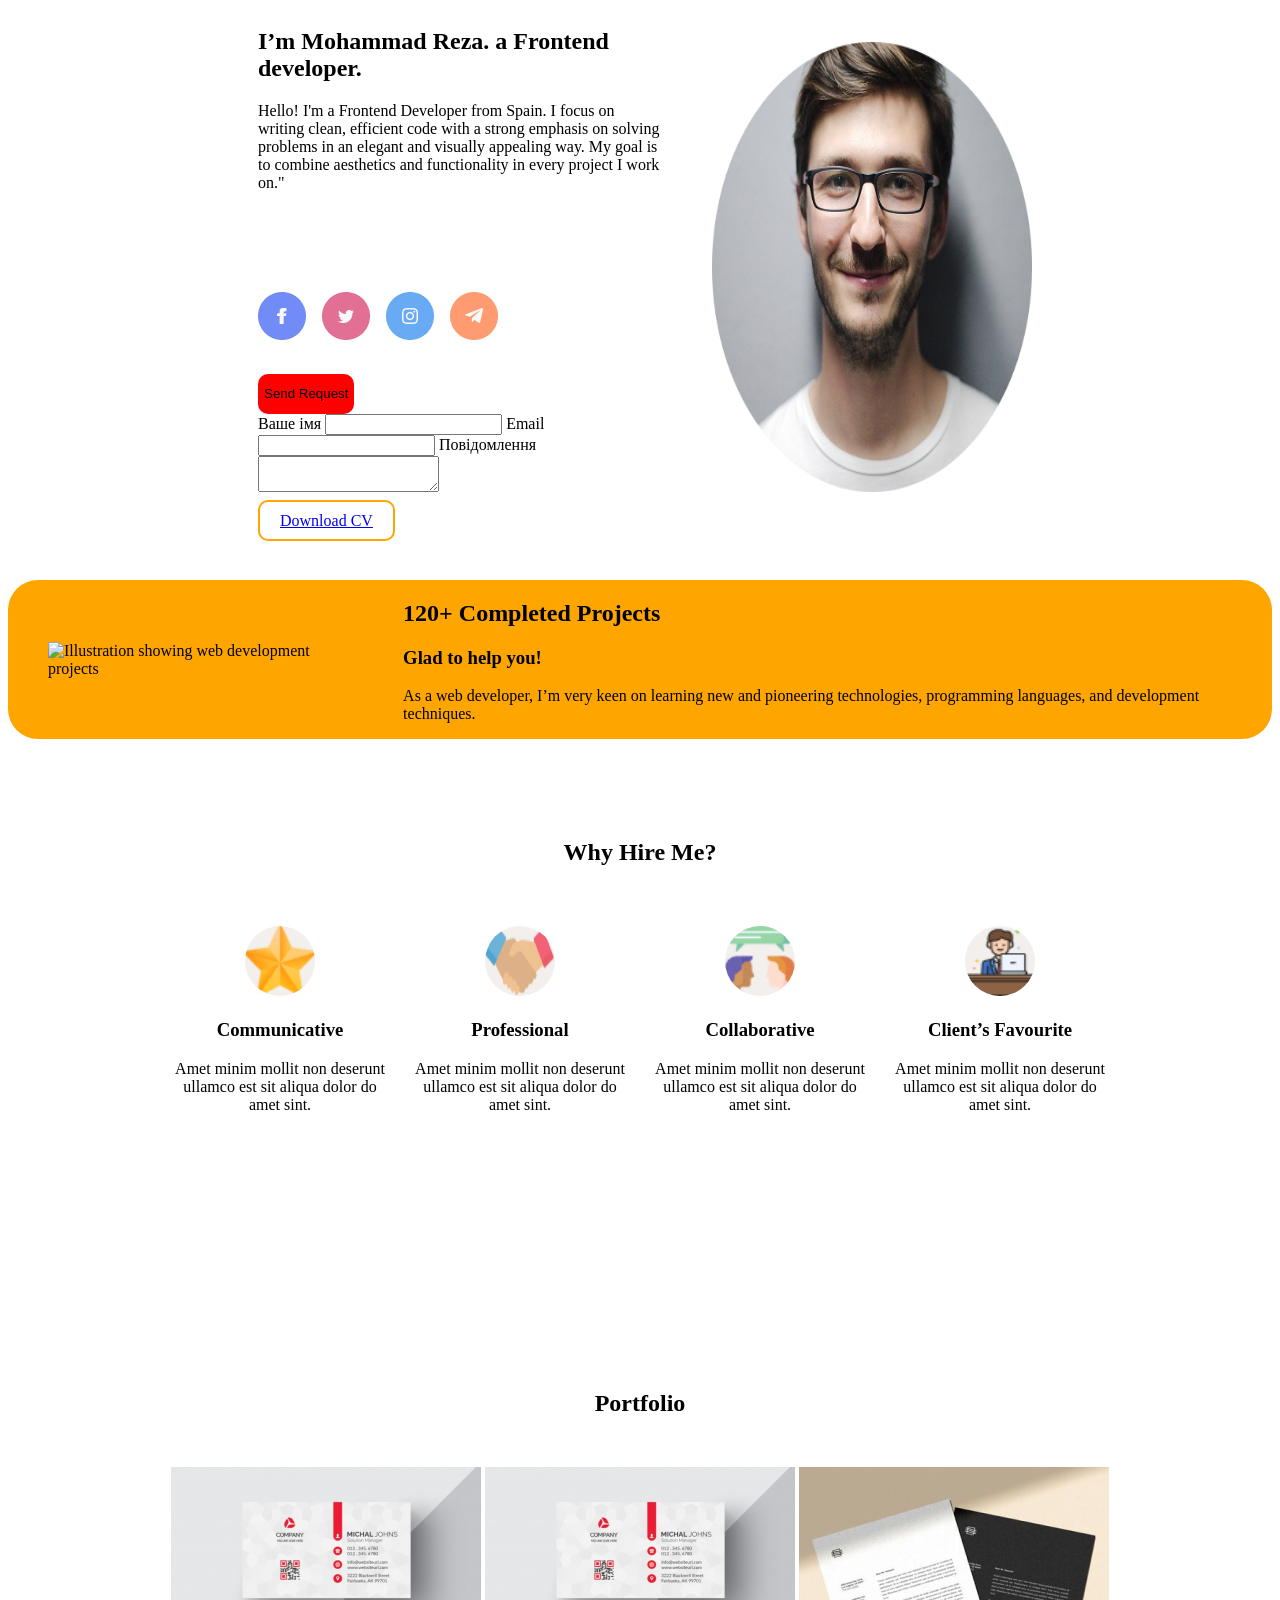
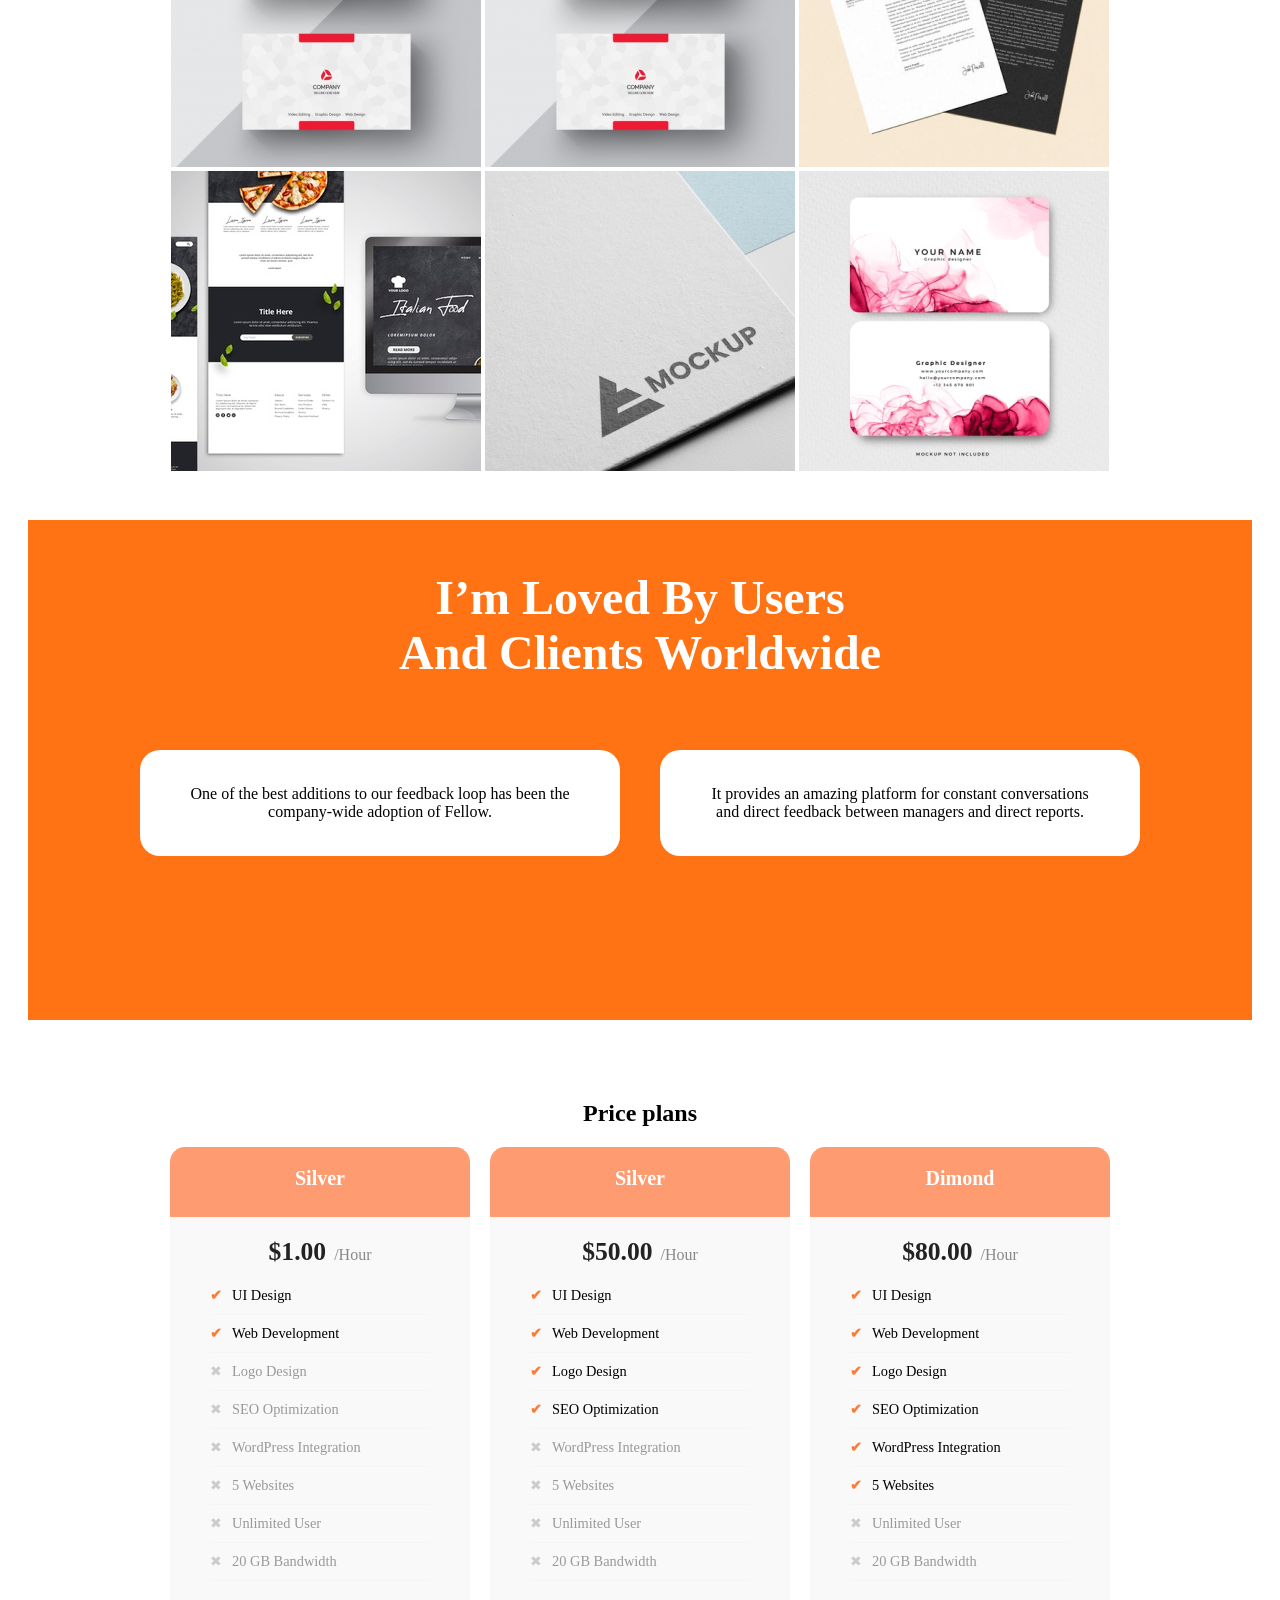
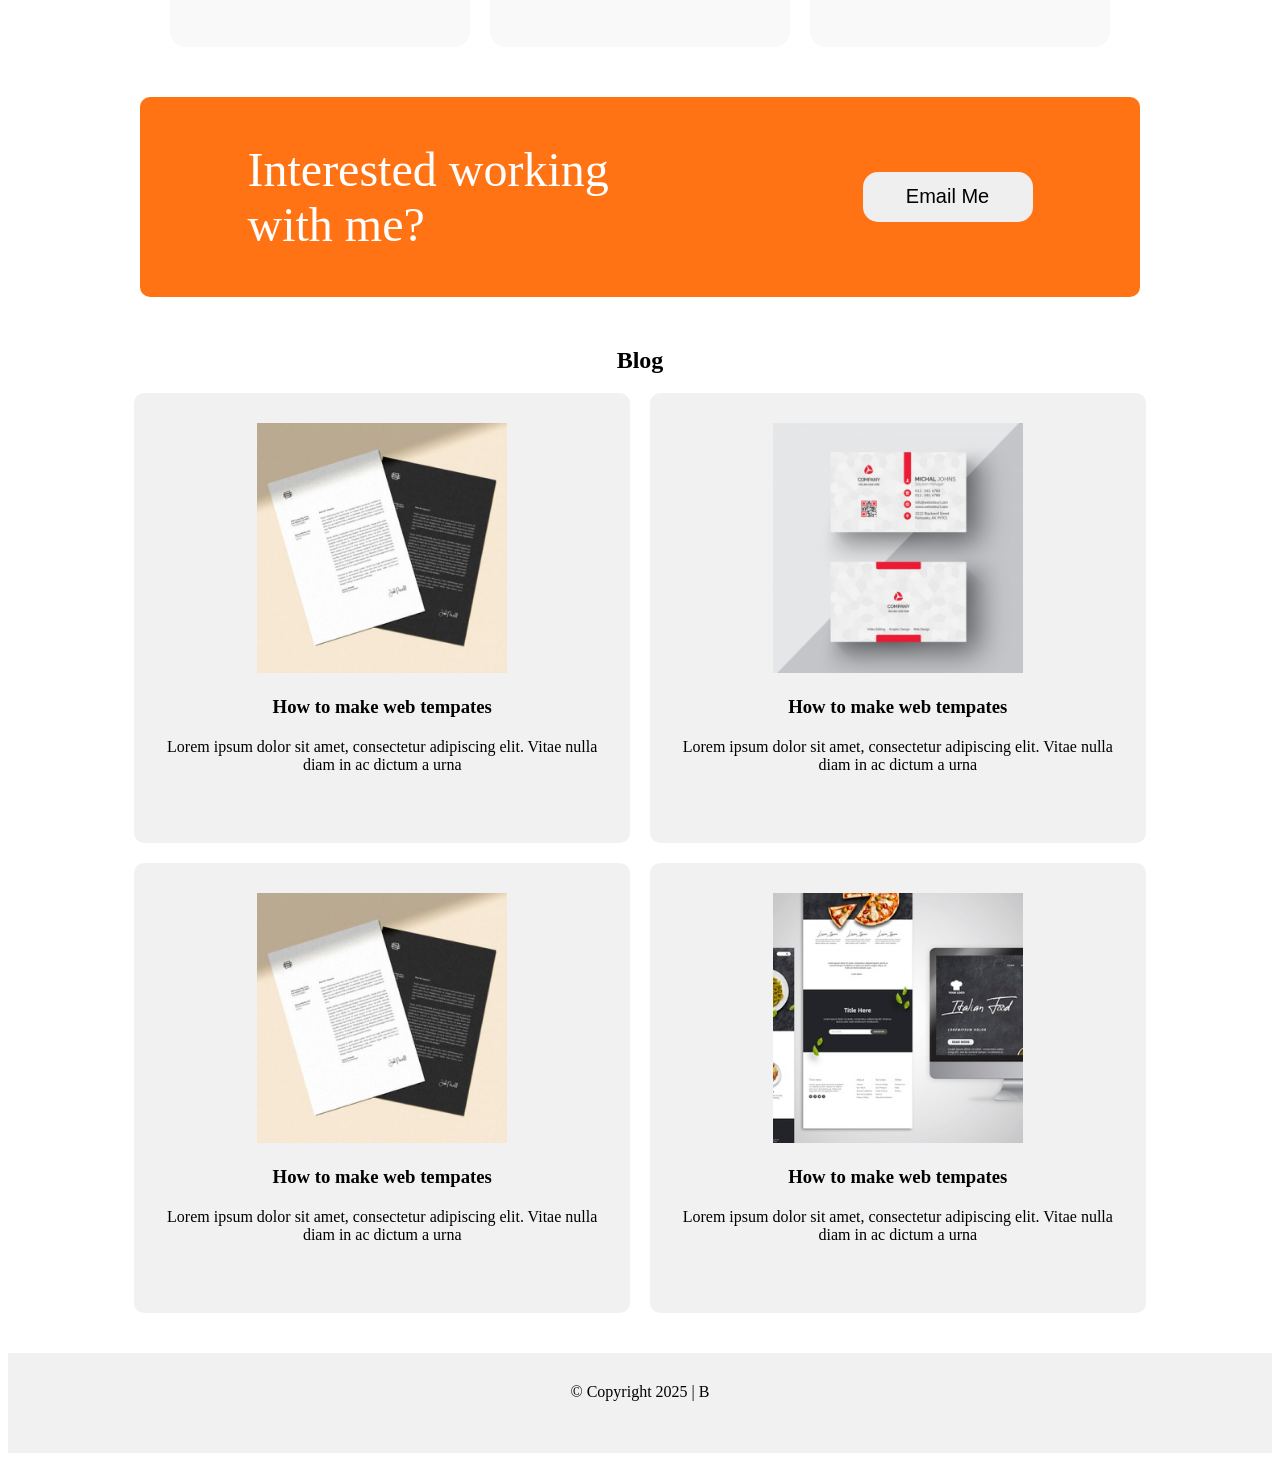
==== commit 81632e3a: "did all" ====
--- a/index.html
+++ b/index.html
@@ -32,6 +32,17 @@
         </div>
        <div class="twoButton">
         <button class="firstBut">Send Request</button>
+           <form id="requestForm">
+               <label>Ваше імя</label>
+               <input type="text" name="user_name" required>
+
+               <label>Email</label>
+               <input type="email" name="user_email" required>
+
+               <label>Повідомлення</label>
+               <textarea name="user_message" required></textarea>
+           </form>
+           <p id="formStatus"></p>
            <a href="Тимченко_Юлія_Test.pdf" download class="secBut">Download CV</a>
        </div></div>
     <div class="oneimg">
@@ -209,5 +220,8 @@
 <footer>
     <p>© Copyright 2025 | B</p>
 </footer>
+<script>
+    document.getElementById("form").addEventListener("submit", function (event) {
+</script>
 </body>
 </html>
--- a/mainpage.css
+++ b/mainpage.css
@@ -84,6 +84,7 @@
 }
 
 .thirdSection{
+height:800px;
 display:flex;
 justify-content:center;
 align-items:center;
--- a/media_1001-1500.css
+++ b/media_1001-1500.css
@@ -13,7 +13,7 @@
 margin-top:100px;
 }
 
-.blogDv{
+.blogDiv{
 flex: 1 1 calc(50% - 20px);
 box-sizing:border-box;
 }
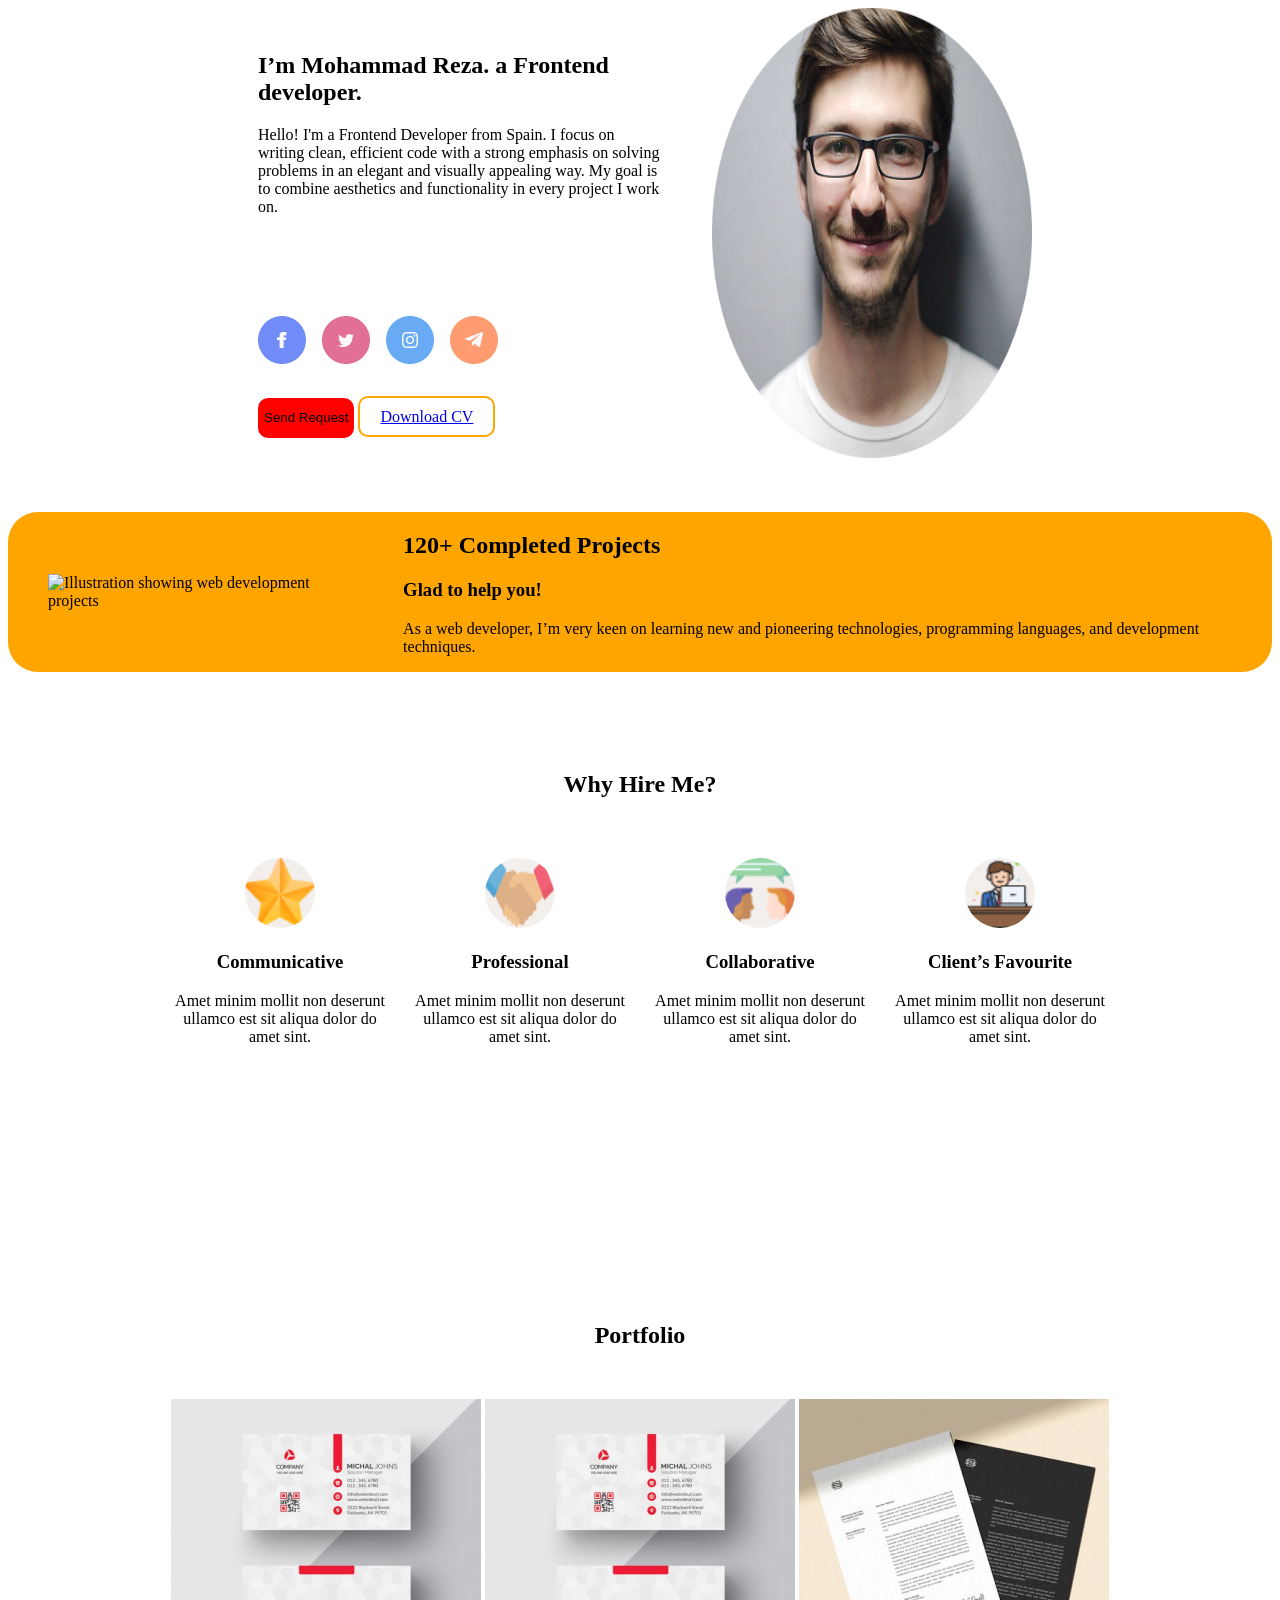
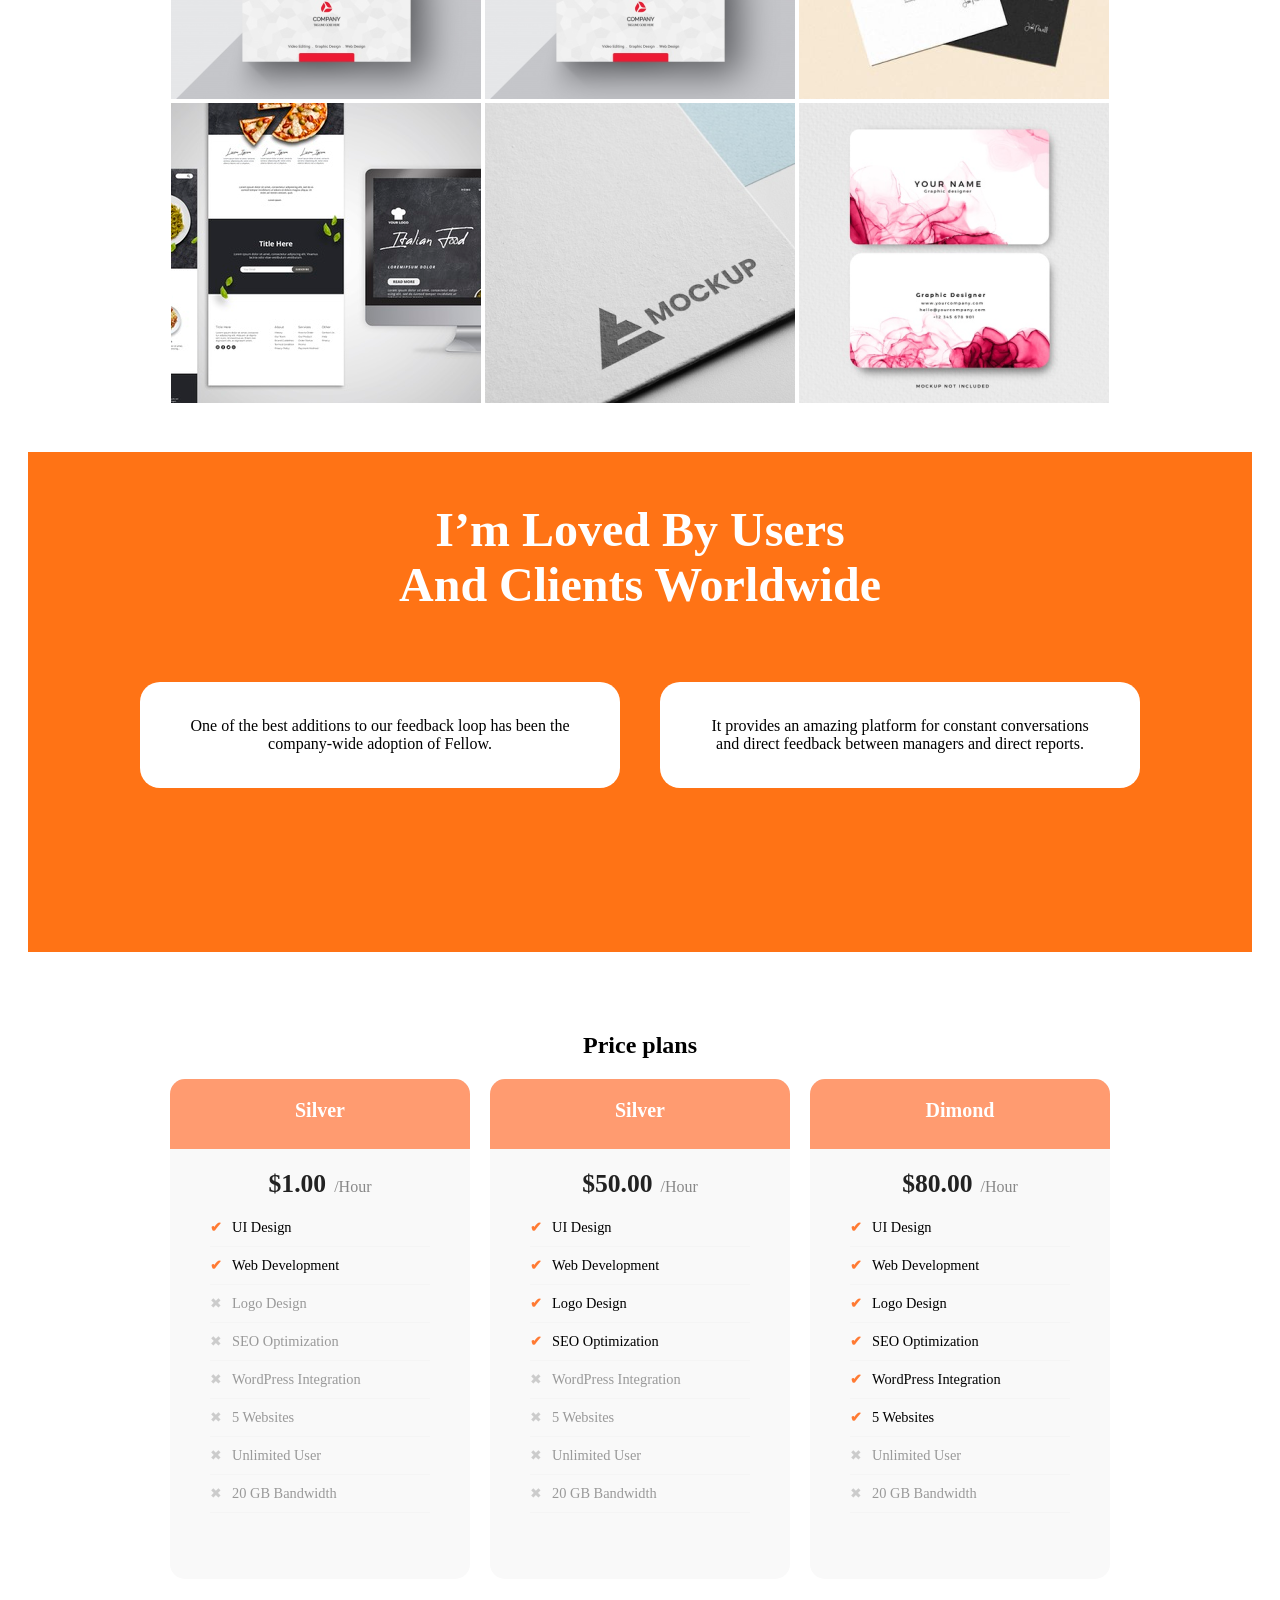
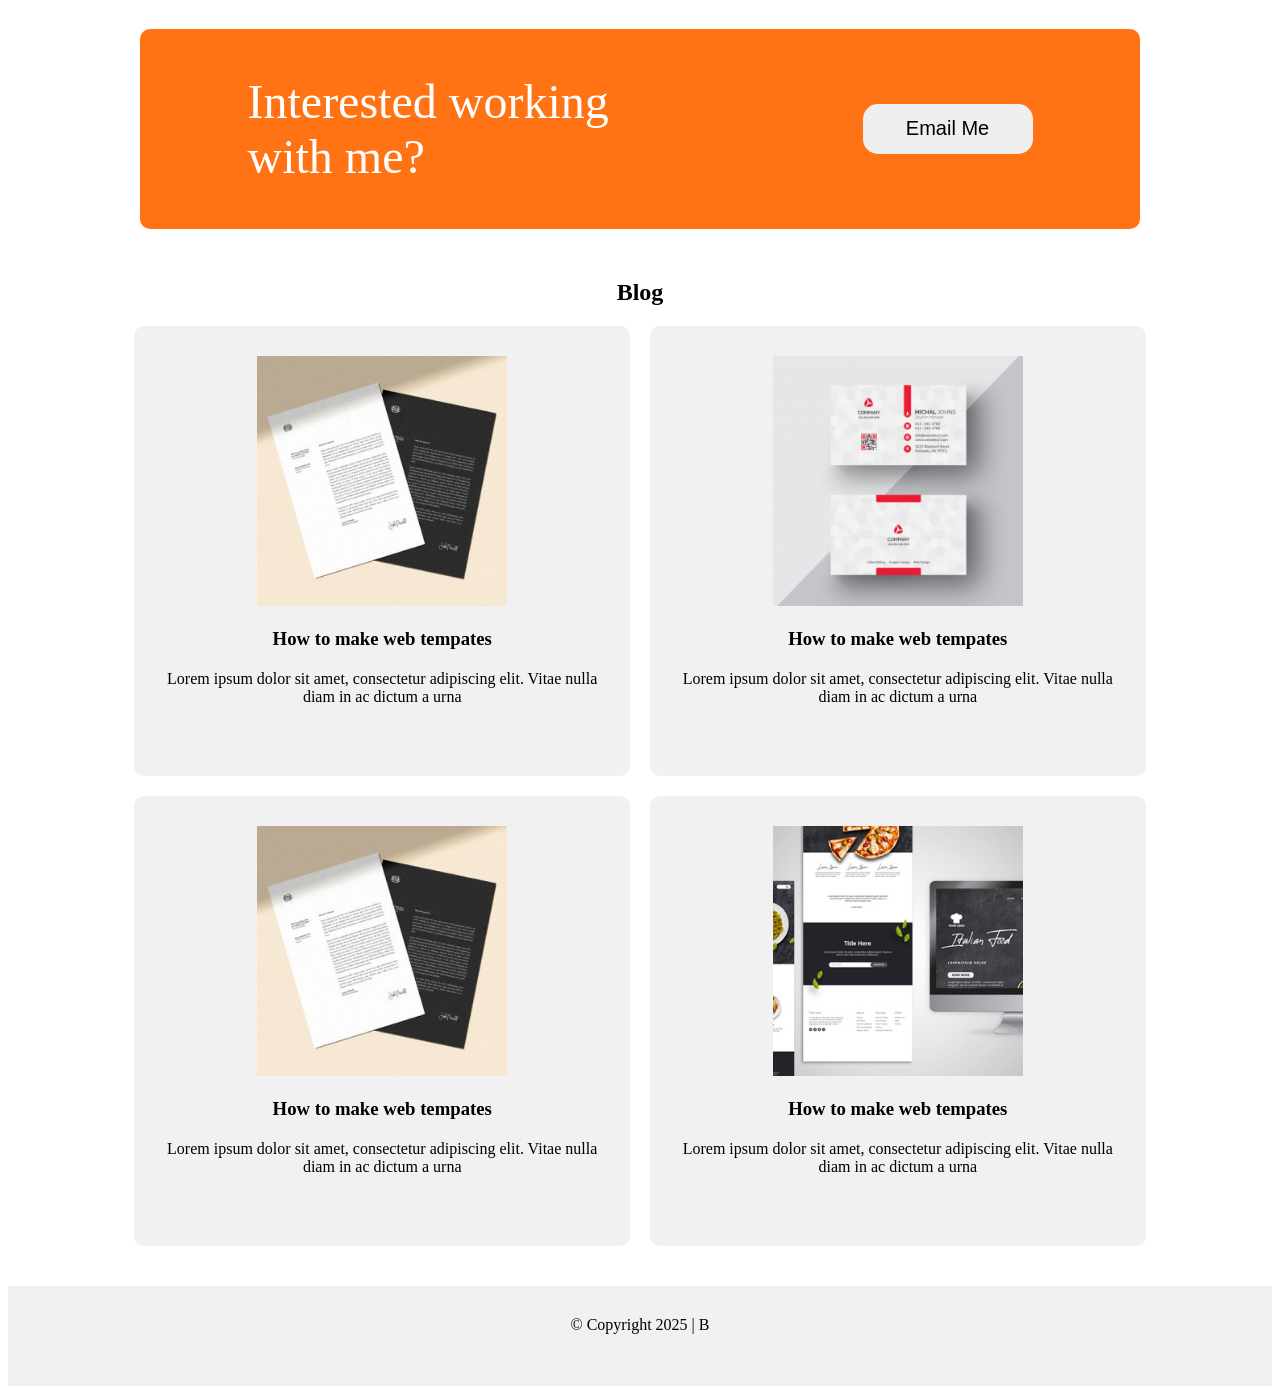
==== commit 31228767: "did all" ====
--- a/index.html
+++ b/index.html
@@ -14,41 +14,61 @@
 <body>
 <header></header>
 <main>
-<section class="firstdiv">
-    <div class="onediv">
-     <h2>
-         I’m Mohammad Reza.
-         a Frontend developer.
-     </h2>
-        <p>
-            Hello! I'm a Frontend Developer from Spain. I
-            focus on writing clean, efficient code with a strong emphasis on
-            solving problems in an elegant and visually appealing way.
-            My goal is to combine aesthetics and functionality
-            in every project I work on."
-        </p>
-        <div class="socialImg">
-            <img src="SOCIAL%20MEDIA.png" alt="social media">
-        </div>
-       <div class="twoButton">
-        <button class="firstBut">Send Request</button>
-           <form id="requestForm">
-               <label>Ваше імя</label>
-               <input type="text" name="user_name" required>
-
-               <label>Email</label>
-               <input type="email" name="user_email" required>
-
-               <label>Повідомлення</label>
-               <textarea name="user_message" required></textarea>
-           </form>
-           <p id="formStatus"></p>
-           <a href="Тимченко_Юлія_Test.pdf" download class="secBut">Download CV</a>
-       </div></div>
-    <div class="oneimg">
-        <img src="Image.png" alt="nice boy">
-    </div>
-</section>
+    <section class="firstdiv">
+        <div class="onediv">
+            <h2>
+                I’m Mohammad Reza.
+                a Frontend developer.
+            </h2>
+
+            <p>
+                Hello! I'm a Frontend Developer from Spain. I
+                focus on writing clean, efficient code with a strong emphasis on
+                solving problems in an elegant and visually appealing way.
+                My goal is to combine aesthetics and functionality
+                in every project I work on.
+            </p>
+
+            <div class="socialImg">
+                <img src="SOCIAL MEDIA.png" alt="social media">
+            </div>
+
+            <div class="twoButton">
+                <button class="firstBut">Send Request</button>
+                <a href="Тимченко_Юлія_Test.pdf" download class="secBut">
+                    Download CV
+                </a>
+
+                <div id="contactModal" class="modal">
+                    <div class="modal-content">
+                        <span id="closeModal" class="close">&times;</span>
+
+                        <form id="requestForm">
+                            <label>Ваше ім'я</label>
+                            <input type="text" name="user_name" required>
+
+                            <label>Email</label>
+                            <input type="email" name="user_email" required>
+
+                            <label>Повідомлення</label>
+                            <textarea name="user_message" required></textarea>
+
+                            <button type="submit">Відправити</button>
+                        </form>
+
+                        <p id="formStatus"></p>
+
+                    </div>
+                </div>
+            </div> <!-- /twoButton -->
+
+        </div> <!-- /onediv -->
+
+        <div class="oneimg">
+            <img src="Image.png" alt="nice boy">
+        </div>
+    </section>
+
     <section class="sectionSecond">
             <figure>
                 <img src="Transparent%20zoomed%201.svg" alt="Illustration showing web development projects">
@@ -220,8 +240,50 @@
 <footer>
     <p>© Copyright 2025 | B</p>
 </footer>
+<script src="https://cdn.jsdelivr.net/npm/emailjs-com@3/dist/email.min.js">
+</script>
 <script>
-    document.getElementById("form").addEventListener("submit", function (event) {
+    emailjs.init("z3_NU-a4Cro6A-hH0");
+
+const modal = document.getElementById("contactModal");
+const openBtn = document.querySelector(".firstBut");
+const closeBtn = document.getElementById("closeModal");
+const form = document.getElementById("requestForm");
+const status = document.getElementById("formStatus");
+
+// відкриття модалки
+openBtn.onclick = () => modal.style.display = "flex";
+
+// закриття по Х
+closeBtn.onclick = () => modal.style.display = "none";
+
+// закриття по кліку поза модалкою
+window.onclick = (e) => {
+    if (e.target === modal) modal.style.display = "none";
+};
+
+// відправка форми EmailJS
+form.addEventListener("submit", function(event) {
+    event.preventDefault();
+
+    emailjs.sendForm("service_384pi0d","template_n0gx2ev", this)
+        .then(() => {
+            status.innerHTML = "Sent";
+            status.style.color = "green";
+
+            // ➜ закриття модалки після 1 секунди
+            setTimeout(() => {
+                modal.style.display = "none";
+                form.reset();
+                status.innerHTML = "";
+            }, 500);
+
+        }, () => {
+            status.innerHTML = "ERROR";
+            status.style.color = "red";
+        });
+});
+
 </script>
 </body>
 </html>
--- a/mainpage.css
+++ b/mainpage.css
@@ -290,4 +290,25 @@
 
 footer p{
 margin-top:30px;
-}+}
+
+.modal {
+    display: none;
+    position: fixed;   /* ВАЖЛИВО */
+    top: 0;
+    left: 0;
+    width: 100%;
+    height: 100%;
+    background: rgba(0,0,0,0.5); /* затемнення */
+    justify-content: center;
+    align-items: center;
+    z-index: 9999;     /* ВАЖЛИВО */
+}
+
+.modal-content {
+    background: #fff;
+    padding: 20px;
+    border-radius: 12px;
+    width: 320px;
+    position: relative;
+}
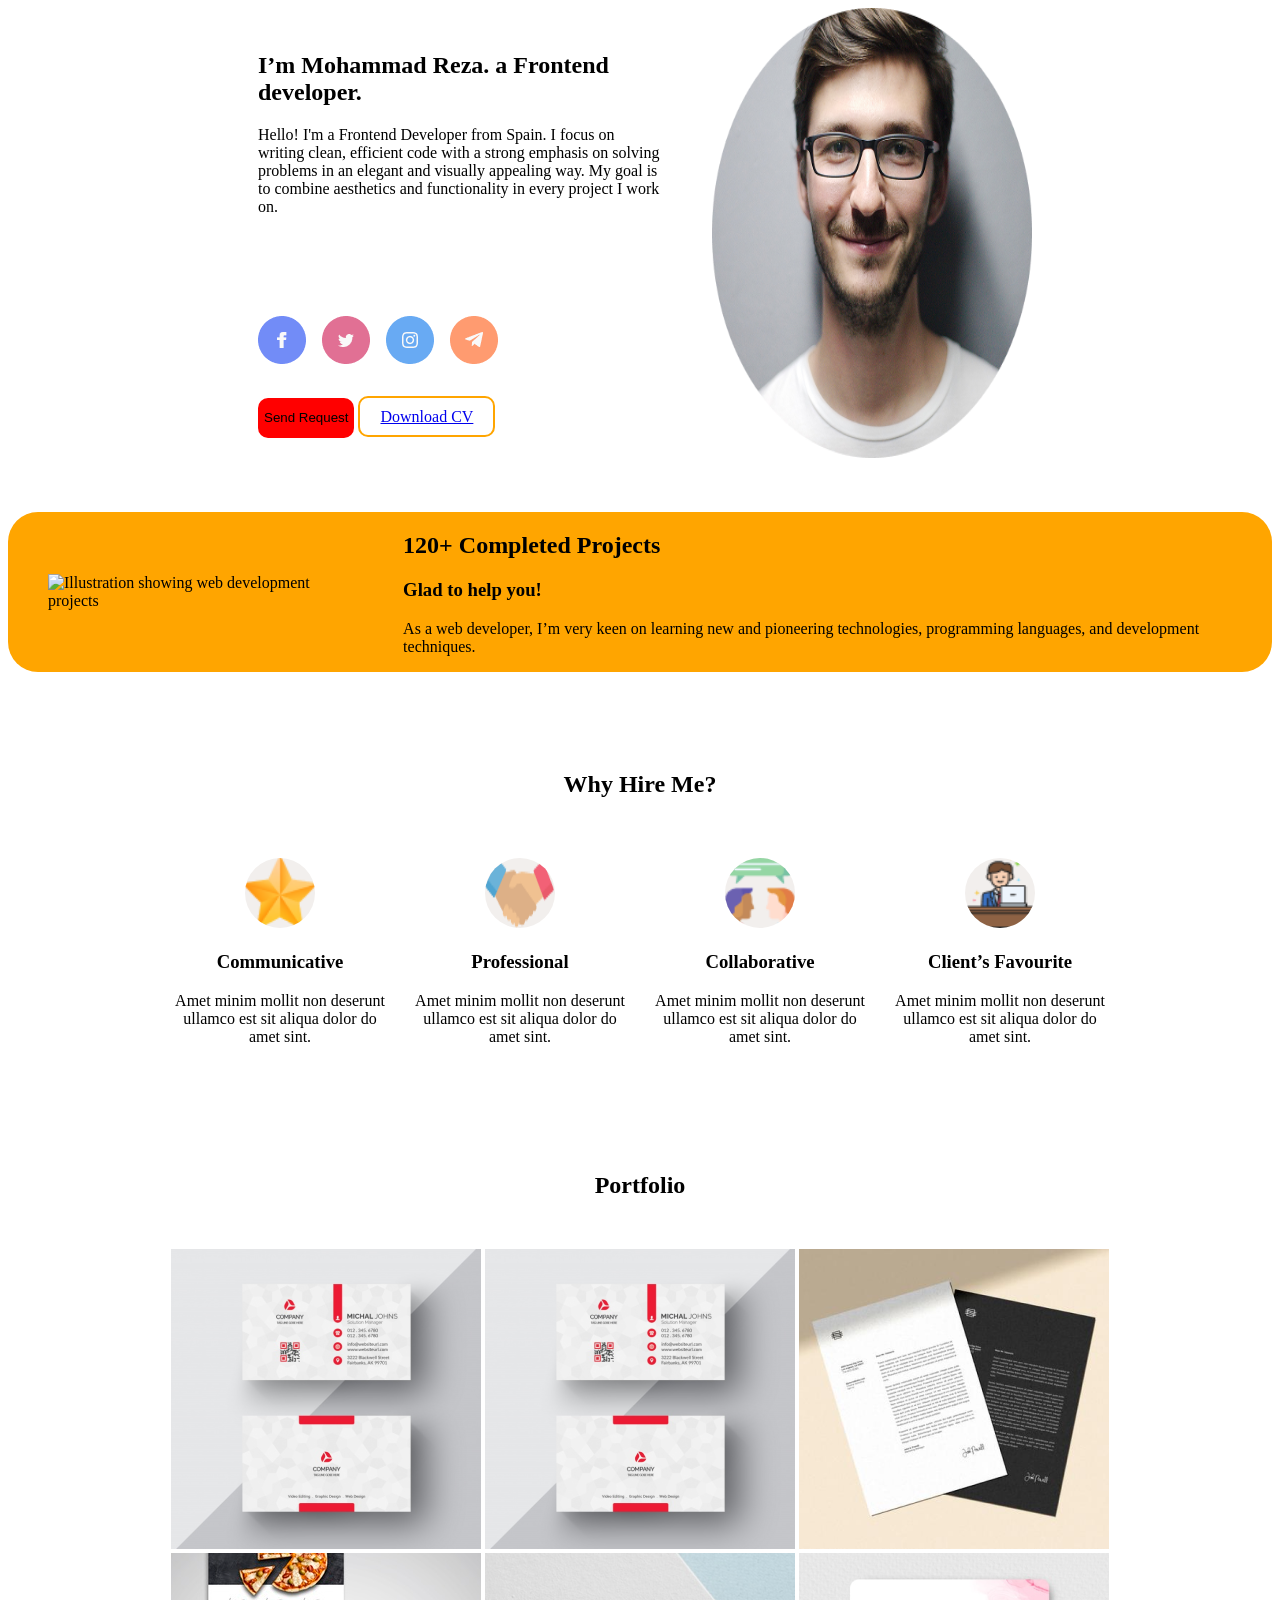
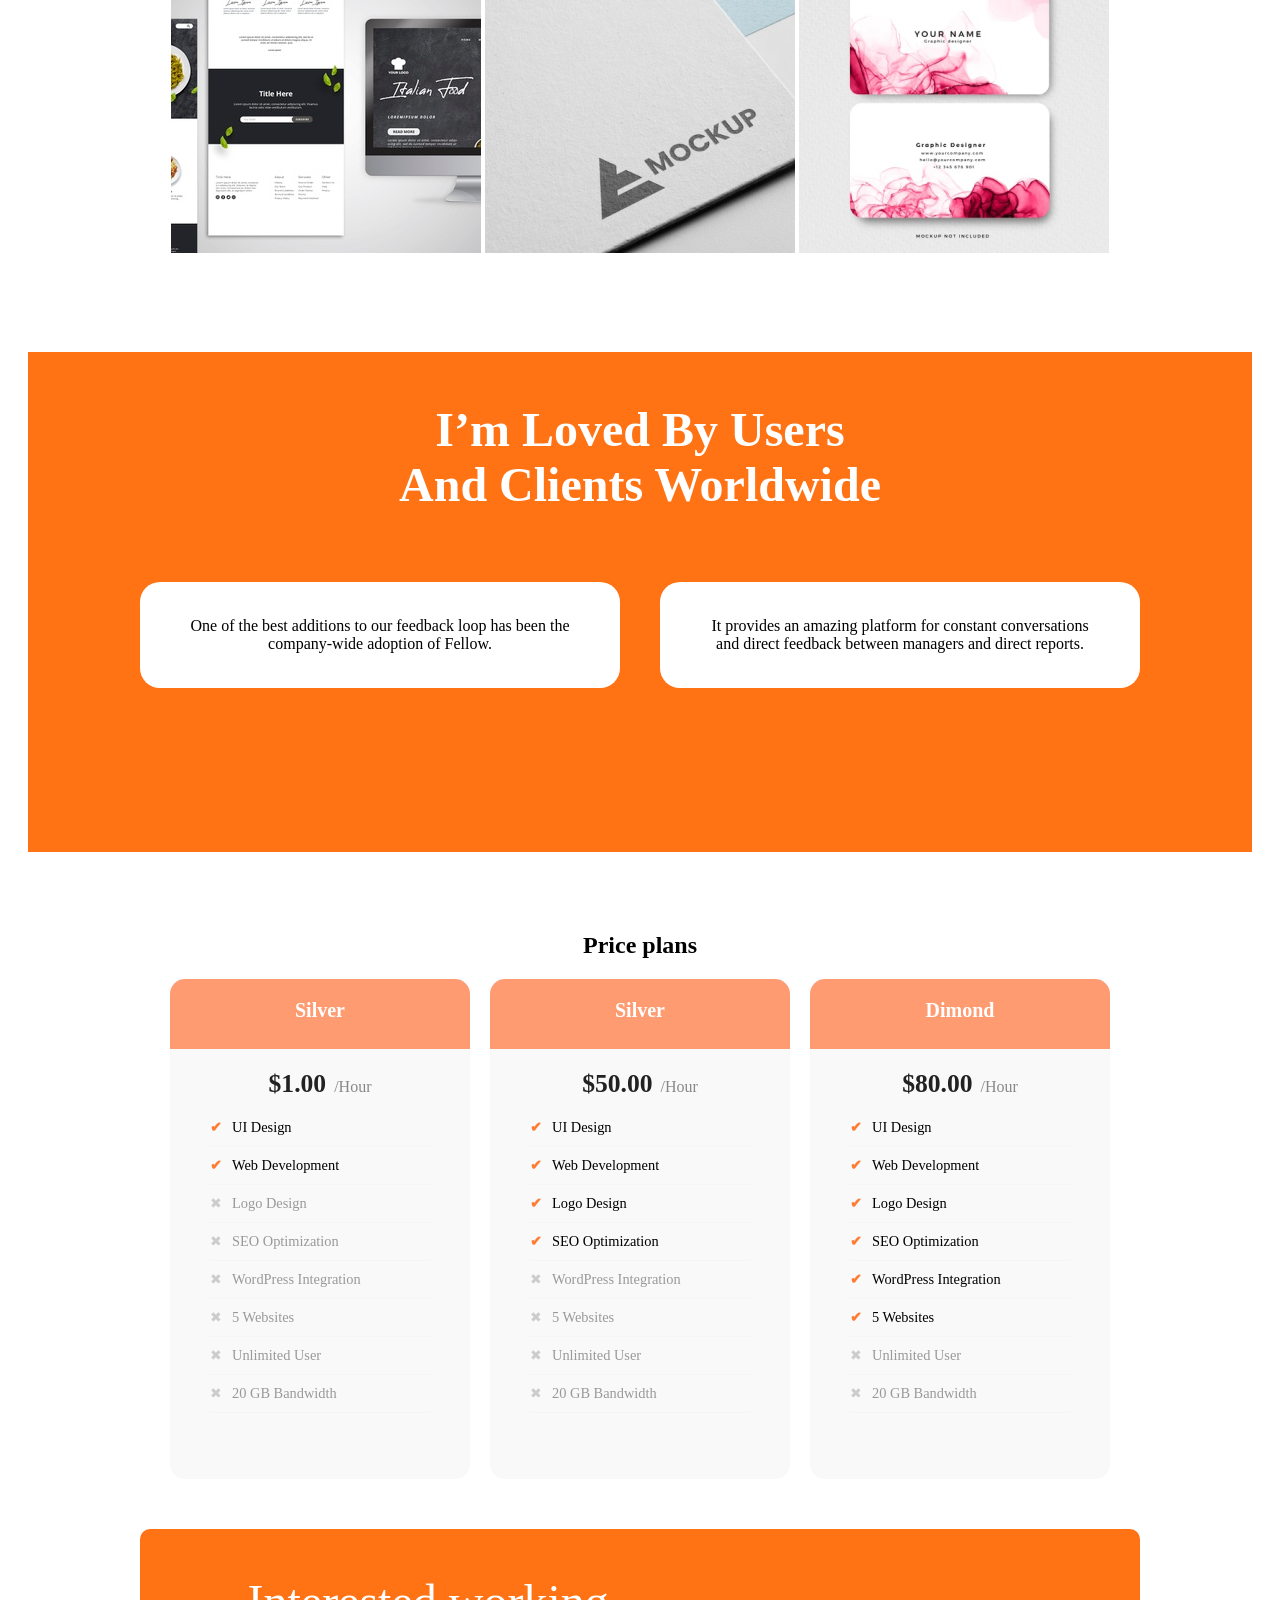
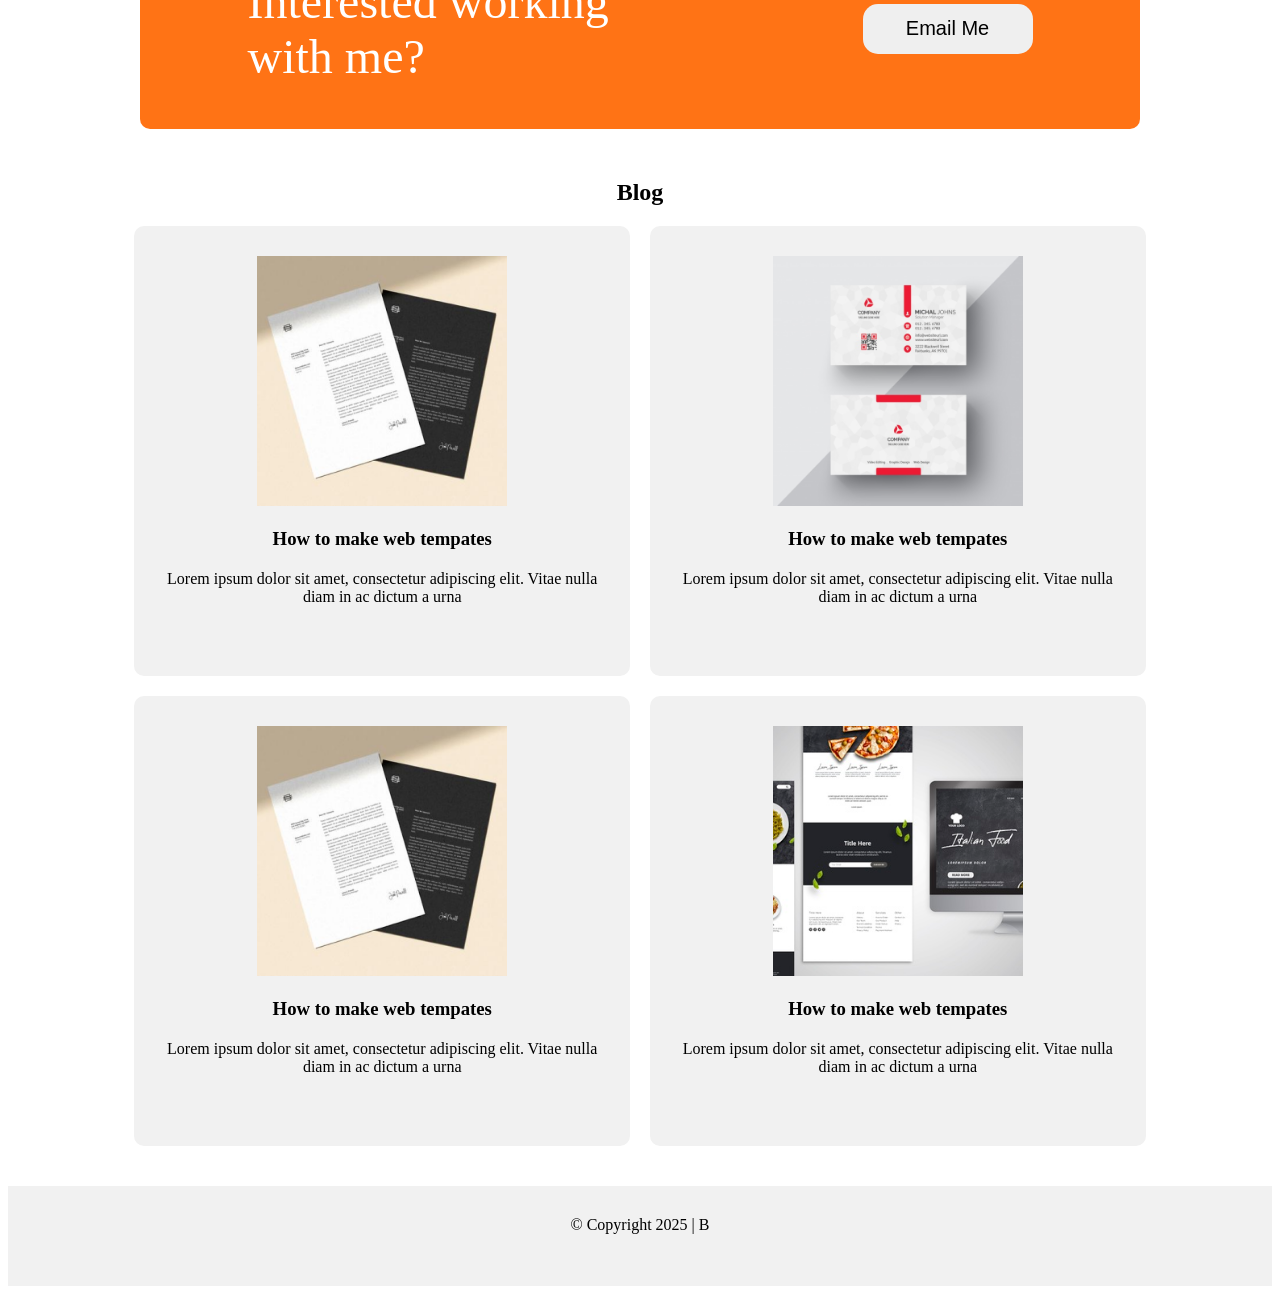
==== commit a738aa7e: "did all" ====
--- a/index.html
+++ b/index.html
@@ -202,8 +202,8 @@
     <section class="workWithMe">
         <div class="divWorkWithMe">
         <div class="textWork">Interested working with me?</div>
-
-            <button class="emailMe">Email Me</button>
+ <a href="mailto:za1605@ukr.net">
+            <button class="emailMe">Email Me</button></a>
 
         </div>
     </section>
@@ -276,7 +276,7 @@
                 modal.style.display = "none";
                 form.reset();
                 status.innerHTML = "";
-            }, 500);
+            }, 400);
 
         }, () => {
             status.innerHTML = "ERROR";
--- a/mainpage.css
+++ b/mainpage.css
@@ -79,16 +79,16 @@
 .portfolio{
 max-width:1000px;
 max-height:600px;
-margin-top:100px;
+
 text-align:center;
 }
 
 .thirdSection{
-height:800px;
-display:flex;
-justify-content:center;
-align-items:center;
-
+height:600px;
+display:flex;
+justify-content:center;
+align-items:center;
+margin-bottom:200px;
 }
 
 .portfolio h2{
@@ -306,9 +306,46 @@
 }
 
 .modal-content {
-    background: #fff;
+    background: orange;
     padding: 20px;
     border-radius: 12px;
-    width: 320px;
+    width: 420px;
+    height:400px;
     position: relative;
-}
+    display:flex;
+    justify-content:center;
+
+}
+
+#requestForm{
+display:flex;
+    justify-content:center;
+    align-items:start;
+    flex-direction:column;
+    gap:5px;
+
+}
+#closeModal{
+cursor:pointer;
+}
+#requestForm button{
+background:white;
+border-radius:10px;
+height:30px;
+
+}
+
+#requestForm input{
+height:30px;
+width:200px;
+}
+
+#requestForm textarea{
+height:60px;
+width:200px;
+margin-bottom:15px;
+}
+#requestForm button{
+cursor:pointer;
+
+}
